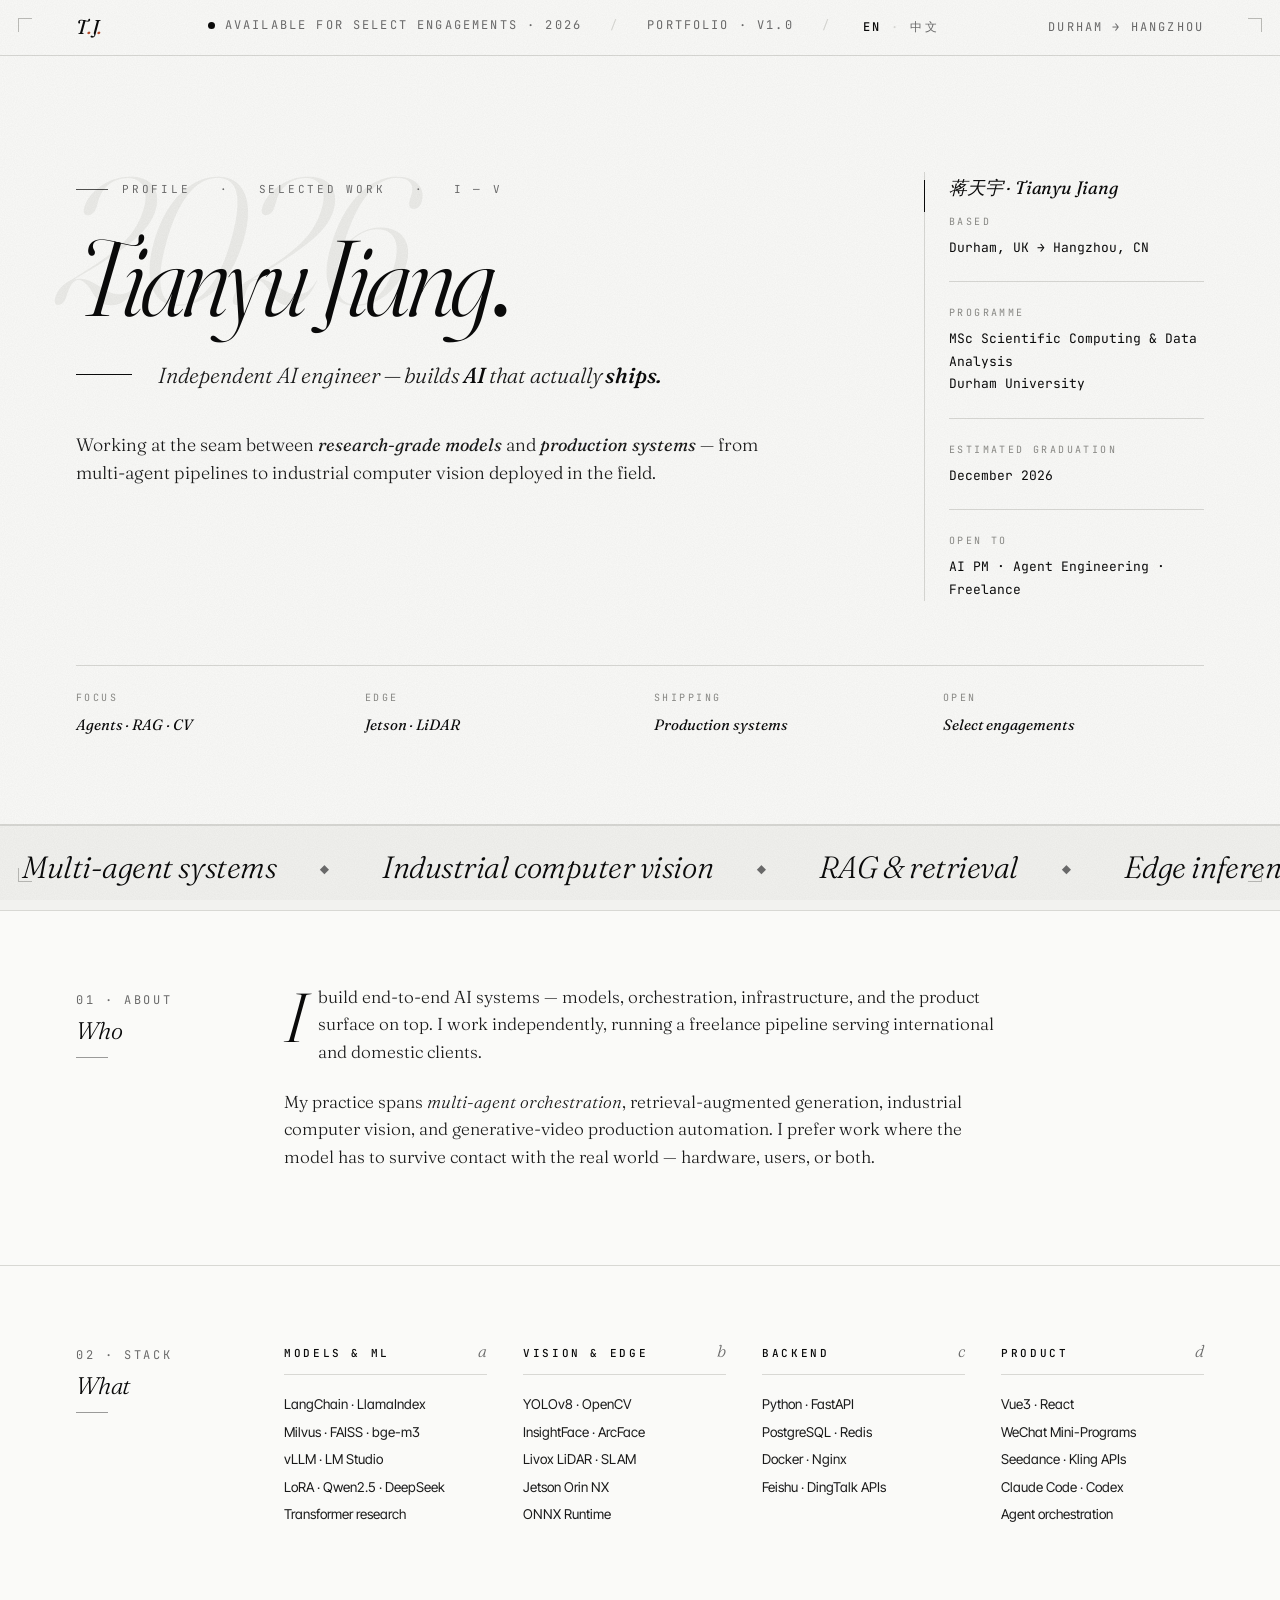
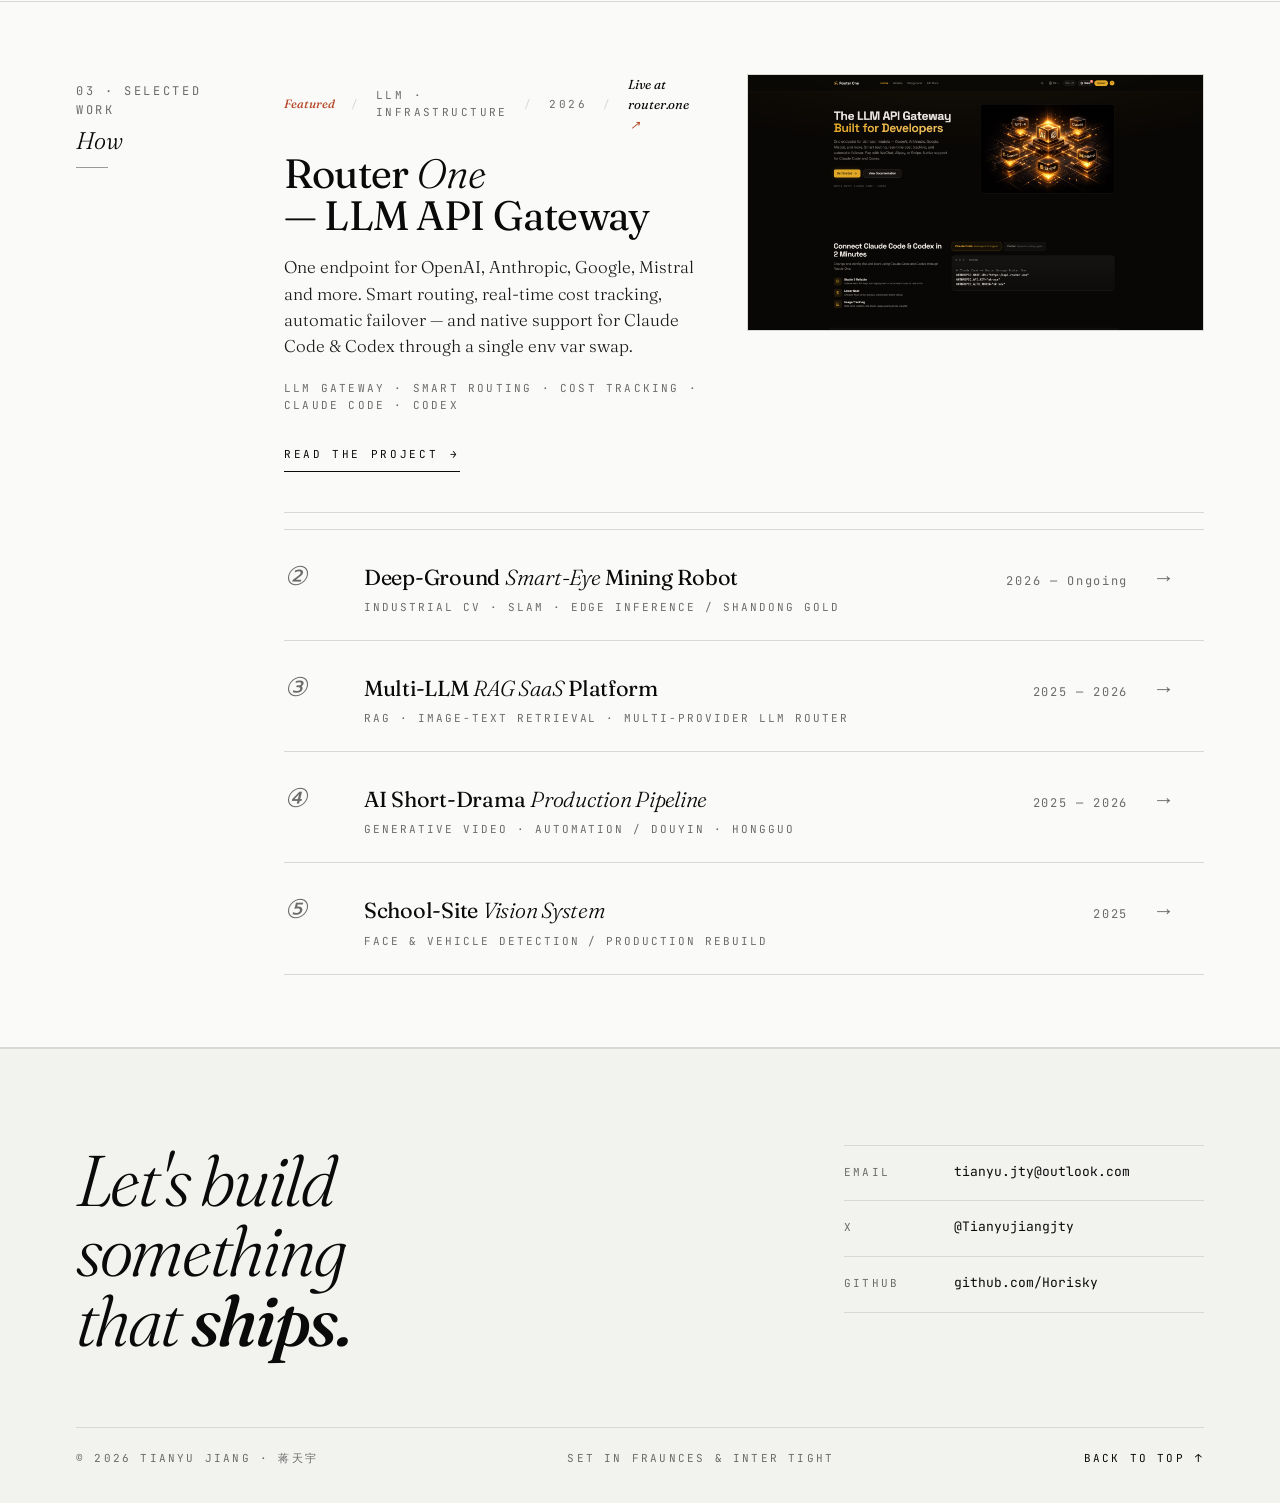
==== index.html @ fd5d0f3f "polish Chinese copy across homepage + project pages - normalize CJK punctuation: half-width , : ; ( " ====
<!DOCTYPE html>
<html lang="en">
<head>
<meta charset="UTF-8" />
<meta name="viewport" content="width=device-width, initial-scale=1" />
<title>Tianyu Jiang — AI that ships.</title>
<meta name="description" content="Independent AI engineer and product builder. Multi-agent pipelines, industrial computer vision, RAG platforms." />
<meta name="author" content="Tianyu Jiang" />

<link rel="canonical" href="https://profile.aivault.asia/" />
<link rel="icon" type="image/svg+xml" href="/favicon.svg" />

<meta property="og:site_name" content="Tianyu Jiang · Portfolio" />
<meta property="og:type" content="website" />
<meta property="og:url" content="https://profile.aivault.asia/" />
<meta property="og:title" content="Tianyu Jiang — AI that ships." />
<meta property="og:description" content="Independent AI engineer — builds AI that actually ships." />
<meta property="og:image" content="https://profile.aivault.asia/social.png" />
<meta property="og:image:width" content="1080" />
<meta property="og:image:height" content="1080" />
<meta property="og:locale" content="en_US" />
<meta property="og:locale:alternate" content="zh_CN" />

<meta name="twitter:card" content="summary_large_image" />
<meta name="twitter:site" content="@Tianyujiangjty" />
<meta name="twitter:creator" content="@Tianyujiangjty" />
<meta name="twitter:title" content="Tianyu Jiang — AI that ships." />
<meta name="twitter:description" content="Independent AI engineer — builds AI that actually ships." />
<meta name="twitter:image" content="https://profile.aivault.asia/social.png" />

<link rel="preconnect" href="https://fonts.googleapis.com" />
<link rel="preconnect" href="https://fonts.gstatic.com" crossorigin />
<link href="https://fonts.googleapis.com/css2?family=Fraunces:ital,opsz,wght@0,9..144,300;0,9..144,400;0,9..144,500;0,9..144,600;1,9..144,300;1,9..144,400;1,9..144,500;1,9..144,600&family=Inter+Tight:wght@400;500;600&family=JetBrains+Mono:wght@400;500&display=swap" rel="stylesheet" />
<link rel="stylesheet" href="assets/base.css?v=20260601" />
<script>try { document.documentElement.lang = localStorage.getItem('profile.lang') || 'en'; } catch(e){}</script>
<script defer src="assets/i18n.js?v=20260601"></script>

<style>
  /* ============ index-specific ============ */
  .hero { padding: 96px 0 88px; border-bottom: 1px solid var(--rule); position: relative; overflow: hidden; }
  .hero .wrap { position: relative; z-index: 2; }

  .hero .folio {
    position: absolute;
    top: 112px;
    left: var(--pad-x);
    font-family: var(--serif);
    font-weight: 300;
    font-style: italic;
    color: var(--rule);
    font-size: clamp(88px, 14vw, 200px);
    line-height: .8;
    letter-spacing: -.05em;
    user-select: none;
    pointer-events: none;
    z-index: 1;
    opacity: .42;
  }

  .hero-grid {
    display: grid;
    grid-template-columns: 1fr 280px;
    gap: 56px;
    align-items: start;
    padding-top: 20px;
  }
  .hero .label {
    font-family: var(--mono);
    font-size: 11px;
    text-transform: uppercase;
    letter-spacing: .25em;
    color: var(--muted);
    margin-bottom: 28px;
    display: inline-flex;
    align-items: center;
    gap: 14px;
  }
  .hero .label .bar {
    display: inline-block;
    width: 32px;
    height: 1px;
    background: var(--ink);
    opacity: .7;
  }
  .hero h1 {
    font-family: var(--serif);
    font-weight: 400;
    font-size: clamp(60px, 8.4vw, 128px);
    line-height: .96;
    letter-spacing: -.035em;
    margin: 0;
    color: var(--ink);
    text-wrap: balance;
  }
  .hero h1 .i {
    font-style: italic;
    font-weight: 300;
    font-variation-settings: "opsz" 144;
    letter-spacing: -.04em;
  }
  .hero h1 .period {
    font-style: normal;
    color: var(--ink);
    margin-left: .02em;
  }

  .hero-tagline {
    display: flex;
    align-items: baseline;
    gap: 26px;
    margin-top: 32px;
    margin-bottom: 0;
    max-width: 820px;
  }
  .hero-tagline .rule {
    flex-shrink: 0;
    width: 56px;
    height: 1px;
    background: var(--ink);
    transform: translateY(-8px);
  }
  .hero-tagline .text {
    font-family: var(--serif);
    font-weight: 300;
    font-style: italic;
    font-size: clamp(19px, 1.7vw, 24px);
    line-height: 1.4;
    color: var(--ink-soft);
    letter-spacing: -.008em;
    text-wrap: pretty;
  }
  .hero-tagline .text em {
    font-style: italic;
    font-weight: 500;
    color: var(--ink);
  }

  .hero .lede {
    font-family: var(--serif);
    font-weight: 300;
    font-size: clamp(17px, 1.4vw, 21px);
    line-height: 1.55;
    color: var(--ink-soft);
    max-width: 720px;
    margin-top: 40px;
    text-wrap: pretty;
  }
  .hero .lede em { font-style: italic; font-weight: 400; }

  aside.hero-aside {
    font-family: var(--mono);
    font-size: 13px;
    line-height: 1.75;
    color: var(--muted);
    border-left: 1px solid var(--rule);
    padding: 0 0 0 24px;
    position: relative;
  }
  aside.hero-aside .tick {
    position: absolute;
    top: 8px;
    left: -1px;
    width: 1px;
    height: 32px;
    background: var(--ink);
  }
  aside.hero-aside strong {
    display: block;
    color: var(--ink);
    font-family: var(--serif);
    font-style: italic;
    font-size: 18px;
    letter-spacing: -.01em;
    margin-bottom: 10px;
    font-weight: 400;
  }
  aside.hero-aside .block {
    margin: 22px 0 0;
    padding-top: 22px;
    border-top: 1px solid var(--rule);
  }
  aside.hero-aside .block:first-of-type { border-top: 0; padding-top: 0; margin-top: 0; }
  aside.hero-aside .k {
    display: block;
    font-size: 10px;
    letter-spacing: .24em;
    text-transform: uppercase;
    color: var(--muted-2);
    margin-bottom: 6px;
  }
  aside.hero-aside .v { color: var(--ink); }

  .hero-meta {
    margin-top: 64px;
    padding-top: 24px;
    border-top: 1px solid var(--rule);
    display: grid;
    grid-template-columns: repeat(4, 1fr);
    gap: 28px;
    font-family: var(--mono);
    font-size: 11px;
    text-transform: uppercase;
    letter-spacing: .22em;
    color: var(--muted);
  }
  .hero-meta .cell .k { display: block; color: var(--muted-2); margin-bottom: 7px; font-size: 10px; }
  .hero-meta .cell .v {
    font-family: var(--serif);
    font-style: italic;
    font-weight: 400;
    font-size: 15px;
    color: var(--ink);
    text-transform: none;
    letter-spacing: -.005em;
  }

  /* ABOUT */
  .about p {
    font-family: var(--serif);
    font-weight: 300;
    font-size: clamp(17px, 1.35vw, 20px);
    line-height: 1.6;
    color: var(--ink-soft);
    max-width: 720px;
    margin-bottom: 22px;
    text-wrap: pretty;
  }
  .about p:last-child { margin-bottom: 0; }
  .about p strong { font-weight: 500; color: var(--ink); }
  .about p em { font-style: italic; }
  .about p:first-child::first-letter {
    font-family: var(--serif);
    font-style: italic;
    font-weight: 300;
    font-size: 4em;
    line-height: .88;
    float: left;
    padding: 4px 12px 0 0;
    color: var(--ink);
    font-variation-settings: "opsz" 144;
  }

  /* STACK */
  .stack-grid {
    display: grid;
    grid-template-columns: repeat(4, 1fr);
    gap: 36px;
    max-width: 1040px;
  }
  .stack-col h3 {
    font-family: var(--mono);
    font-size: 11px;
    text-transform: uppercase;
    letter-spacing: .24em;
    color: var(--ink);
    margin: 0 0 16px;
    padding-bottom: 10px;
    border-bottom: 1px solid var(--rule);
    font-weight: 500;
    display: flex;
    align-items: baseline;
    justify-content: space-between;
    gap: 10px;
  }
  .stack-col h3 .tag {
    font-family: var(--serif);
    font-style: italic;
    font-weight: 300;
    font-size: 17px;
    color: var(--muted);
    text-transform: none;
    letter-spacing: -.01em;
  }
  .stack-col ul {
    list-style: none;
    margin: 0;
    padding: 0;
    font-family: var(--sans);
    font-size: 13.5px;
    line-height: 1.75;
    color: var(--ink-soft);
  }
  .stack-col li { padding: 2px 0; }

  /* WORK */
  .work-featured {
    display: grid;
    grid-template-columns: 1fr 1.1fr;
    gap: 48px;
    align-items: start;
    padding-bottom: 40px;
    margin-bottom: 8px;
    border-bottom: 1px solid var(--rule);
  }
  .work-featured .meta-row {
    font-family: var(--mono);
    font-size: 11px;
    text-transform: uppercase;
    letter-spacing: .22em;
    color: var(--muted);
    margin-bottom: 18px;
    display: flex;
    gap: 16px;
    align-items: center;
  }
  .work-featured .meta-row .sep { color: var(--rule); }
  .work-featured .feat-tag {
    font-family: var(--serif);
    font-style: italic;
    font-weight: 500;
    font-size: 12px;
    color: var(--accent);
    letter-spacing: -.005em;
    text-transform: none;
  }
  .work-featured .live-mark {
    font-family: var(--serif);
    font-style: italic;
    font-weight: 400;
    font-size: 13px;
    color: var(--ink);
    text-transform: none;
    letter-spacing: -.01em;
  }
  .work-featured .live-mark .arr {
    display: inline-block;
    font-size: 12px;
    color: var(--accent);
    margin-left: 2px;
  }
  .work-featured h3 {
    font-family: var(--serif);
    font-weight: 400;
    font-size: clamp(30px, 3.2vw, 44px);
    line-height: 1.02;
    letter-spacing: -.02em;
    margin: 0 0 18px;
    color: var(--ink);
    text-wrap: balance;
  }
  .work-featured h3 em { font-style: italic; font-weight: 300; }
  .work-featured p {
    font-family: var(--serif);
    font-weight: 300;
    font-size: 17px;
    line-height: 1.55;
    color: var(--ink-soft);
    max-width: 520px;
  }
  .work-featured .tags {
    font-family: var(--mono);
    font-size: 11px;
    text-transform: uppercase;
    letter-spacing: .2em;
    color: var(--muted);
    margin-top: 20px;
  }
  .work-featured .read {
    margin-top: 24px;
    display: inline-flex;
    align-items: center;
    gap: 12px;
    font-family: var(--mono);
    font-size: 11px;
    letter-spacing: .24em;
    text-transform: uppercase;
    color: var(--ink);
    padding: 8px 0;
    border-bottom: 1px solid var(--ink);
    transition: gap .3s var(--ease), color .3s var(--ease);
  }
  .work-featured .read:hover { gap: 20px; color: var(--accent); border-bottom-color: var(--accent); }

  .work-list {
    margin-top: 16px;
    border-top: 1px solid var(--rule);
  }
  .work-row {
    display: grid;
    grid-template-columns: 52px 1fr auto 36px;
    gap: 28px;
    align-items: baseline;
    padding: 24px 12px 24px 0;
    border-bottom: 1px solid var(--rule);
    position: relative;
    transition: padding .3s var(--ease), background .3s var(--ease);
  }
  .work-row::before {
    content: "";
    position: absolute;
    left: 0;
    top: 0;
    bottom: 0;
    width: 2px;
    background: var(--ink);
    transform: scaleY(0);
    transform-origin: top;
    transition: transform .35s var(--ease);
  }
  .work-row:hover { padding-left: 22px; background: var(--paper-2); }
  .work-row:hover::before { transform: scaleY(1); }
  .work-row .idx {
    font-family: var(--serif);
    font-style: italic;
    font-weight: 300;
    font-size: 26px;
    color: var(--muted);
    line-height: 1;
  }
  .work-row .title {
    font-family: var(--serif);
    font-weight: 400;
    font-size: clamp(20px, 1.7vw, 26px);
    letter-spacing: -.012em;
    line-height: 1.2;
    color: var(--ink);
  }
  .work-row .title em { font-style: italic; font-weight: 300; }
  .work-row .meta {
    font-family: var(--mono);
    font-size: 11px;
    text-transform: uppercase;
    letter-spacing: .18em;
    color: var(--muted);
    margin-top: 8px;
  }
  .work-row .year {
    font-family: var(--mono);
    font-size: 12px;
    letter-spacing: .14em;
    color: var(--muted);
    white-space: nowrap;
    padding-top: 10px;
  }
  .work-row .arrow {
    font-family: var(--serif);
    font-style: italic;
    font-size: 22px;
    color: var(--muted);
    padding-top: 6px;
    transform: translateX(-4px);
    transition: transform .3s var(--ease), color .3s var(--ease);
  }
  .work-row:hover .arrow { transform: translateX(4px); color: var(--ink); }

  /* MARQUEE of availability / services */
  .marquee {
    border-top: 1px solid var(--rule);
    border-bottom: 1px solid var(--rule);
    padding: 18px 0;
    overflow: hidden;
    white-space: nowrap;
    font-family: var(--serif);
    font-style: italic;
    font-weight: 300;
    font-size: clamp(20px, 2.4vw, 32px);
    color: var(--ink);
    letter-spacing: -.015em;
    background: var(--paper-2);
  }
  .marquee-track {
    display: inline-block;
    animation: slide 48s linear infinite;
    padding-left: 0;
  }
  .marquee-track span { display: inline-block; margin: 0 22px; }
  .marquee-track .sep {
    color: var(--muted);
    font-style: normal;
    font-family: var(--mono);
    font-size: .48em;
    vertical-align: middle;
    letter-spacing: .22em;
    text-transform: uppercase;
  }
  @keyframes slide {
    from { transform: translateX(0); }
    to   { transform: translateX(-50%); }
  }

  /* responsive */
  @media (max-width: 960px) {
    .hero { padding: 80px 0 60px; }
    .hero .folio { font-size: 160px; top: 80px; }
    .hero-grid { grid-template-columns: 1fr; gap: 40px; padding-top: 20px; }
    aside.hero-aside { border-left: 0; border-top: 1px solid var(--rule); padding: 24px 0 0; }
    aside.hero-aside .tick { display: none; }
    .hero-meta { grid-template-columns: repeat(2, 1fr); gap: 20px; margin-top: 48px; }
    .stack-grid { grid-template-columns: repeat(2, 1fr); gap: 32px; }
    .work-featured { grid-template-columns: 1fr; gap: 32px; }
    .work-row { grid-template-columns: 36px 1fr 28px; gap: 18px; padding: 22px 0; }
    .work-row .year { grid-column: 2; padding-top: 0; }
    .work-row:hover { padding-left: 12px; }
  }

  /* print */
  @media print {
    .hero .folio { display: none; }
    .marquee { display: none; }
    .work-row { break-inside: avoid; }
    .work-featured { grid-template-columns: 1fr; }
    .img-slot { display: none; }
  }
</style>
</head>
<body>

<div class="noise" aria-hidden="true"></div>
<div class="crops" aria-hidden="true"><span></span></div>

<!-- META BAR -->
<div class="meta-bar">
  <div class="wrap">
    <span class="mark">T<span class="dot-mark">.</span>J<span class="dot-mark">.</span></span>
    <span class="center">
      <span><span class="dot"></span><span class="en">Available for select engagements · 2026</span><span class="zh">开放承接 · 2026</span></span>
      <span class="sep">/</span>
      <span><span class="en">Portfolio · v1.0</span><span class="zh">作品集 · v1.0</span></span>
      <span class="sep">/</span>
      <span class="lang-switch">
        <a href="#" data-lang="en">EN</a>
        <span class="sep">·</span>
        <a href="#" data-lang="zh">中文</a>
      </span>
    </span>
    <span class="right"><span class="en">Durham → Hangzhou</span><span class="zh">达勒姆 → 杭州</span></span>
  </div>
</div>

<!-- HERO -->
<header class="hero">
  <div class="folio" aria-hidden="true">2026</div>
  <div class="wrap">
    <div class="hero-grid">
      <div>
        <div class="label reveal">
          <span class="bar"></span>
          <span class="en">Profile &nbsp; · &nbsp; Selected Work &nbsp; · &nbsp; I — V</span>
          <span class="zh">作品集 &nbsp; · &nbsp; 精选项目 &nbsp; · &nbsp; I — V</span>
        </div>
        <h1 class="reveal en"><span class="i">Tianyu Jiang</span><span class="period">.</span></h1>
        <h1 class="reveal zh"><span class="i">蒋天宇</span><span class="period">.</span></h1>
        <div class="hero-tagline reveal">
          <span class="rule"></span>
          <span class="text en">Independent AI engineer — builds <em>AI</em> that actually <em>ships.</em></span>
          <span class="text zh">独立 AI 工程师 —— 做能<em>真正落地</em>的 <em>AI</em>。</span>
        </div>
        <p class="lede reveal en">
          Working at the seam between <em>research-grade models</em> and <em>production systems</em> — from multi-agent pipelines to industrial computer vision deployed in the field.
        </p>
        <p class="lede reveal zh">
          在<em>研究级模型</em>与<em>生产级系统</em>的接缝处工作 —— 从多 Agent 流水线，到真正部署在现场的工业计算机视觉。
        </p>
      </div>
      <aside class="hero-aside reveal">
        <span class="tick"></span>
        <div class="block">
          <strong>蒋天宇 · Tianyu Jiang</strong>
          <div class="k"><span class="en">Based</span><span class="zh">地点</span></div>
          <div class="v"><span class="en">Durham, UK → Hangzhou, CN</span><span class="zh">英国达勒姆 → 中国杭州</span></div>
        </div>
        <div class="block">
          <div class="k"><span class="en">Programme</span><span class="zh">在读</span></div>
          <div class="v">
            <span class="en">MSc Scientific Computing &amp; Data Analysis<br />Durham University</span>
            <span class="zh">科学计算与数据分析 硕士<br />达勒姆大学</span>
          </div>
        </div>
        <div class="block">
          <div class="k"><span class="en">Estimated Graduation</span><span class="zh">预计毕业</span></div>
          <div class="v"><span class="en">December 2026</span><span class="zh">2026 年 12 月</span></div>
        </div>
        <div class="block">
          <div class="k"><span class="en">Open to</span><span class="zh">接受方向</span></div>
          <div class="v"><span class="en">AI PM · Agent Engineering · Freelance</span><span class="zh">AI PM · Agent 研发 · 自由承接</span></div>
        </div>
      </aside>
    </div>

    <div class="hero-meta reveal">
      <div class="cell">
        <span class="k"><span class="en">Focus</span><span class="zh">方向</span></span>
        <span class="v"><span class="en">Agents · RAG · CV</span><span class="zh">Agents · RAG · 计算机视觉</span></span>
      </div>
      <div class="cell">
        <span class="k"><span class="en">Edge</span><span class="zh">边端</span></span>
        <span class="v">Jetson · LiDAR</span>
      </div>
      <div class="cell">
        <span class="k"><span class="en">Shipping</span><span class="zh">交付</span></span>
        <span class="v"><span class="en">Production systems</span><span class="zh">生产级系统</span></span>
      </div>
      <div class="cell">
        <span class="k"><span class="en">Open</span><span class="zh">在招</span></span>
        <span class="v"><span class="en">Select engagements</span><span class="zh">精选合作</span></span>
      </div>
    </div>
  </div>
</header>

<!-- MARQUEE -->
<div class="marquee en" aria-hidden="true">
  <div class="marquee-track">
    <span>Multi-agent systems</span><span class="sep">◆</span>
    <span>Industrial computer vision</span><span class="sep">◆</span>
    <span>RAG &amp; retrieval</span><span class="sep">◆</span>
    <span>Edge inference</span><span class="sep">◆</span>
    <span>Transformer research</span><span class="sep">◆</span>
    <span>Production ML</span><span class="sep">◆</span>
    <span>Multi-agent systems</span><span class="sep">◆</span>
    <span>Industrial computer vision</span><span class="sep">◆</span>
    <span>RAG &amp; retrieval</span><span class="sep">◆</span>
    <span>Edge inference</span><span class="sep">◆</span>
    <span>Transformer research</span><span class="sep">◆</span>
    <span>Production ML</span><span class="sep">◆</span>
  </div>
</div>
<div class="marquee zh" aria-hidden="true">
  <div class="marquee-track">
    <span>多 Agent 系统</span><span class="sep">◆</span>
    <span>工业计算机视觉</span><span class="sep">◆</span>
    <span>RAG 与检索</span><span class="sep">◆</span>
    <span>边端推理</span><span class="sep">◆</span>
    <span>Transformer 研究</span><span class="sep">◆</span>
    <span>生产级 ML</span><span class="sep">◆</span>
    <span>多 Agent 系统</span><span class="sep">◆</span>
    <span>工业计算机视觉</span><span class="sep">◆</span>
    <span>RAG 与检索</span><span class="sep">◆</span>
    <span>边端推理</span><span class="sep">◆</span>
    <span>Transformer 研究</span><span class="sep">◆</span>
    <span>生产级 ML</span><span class="sep">◆</span>
  </div>
</div>

<!-- ABOUT -->
<section class="row" id="about">
  <div class="row-inner">
    <div class="num reveal">
      <span class="en">01 · About</span>
      <span class="zh">01 · 关于</span>
      <span class="big"><span class="en">Who</span><span class="zh">我</span></span>
      <span class="rule-short"></span>
    </div>
    <div class="about">
      <p class="reveal en">I build end-to-end AI systems — models, orchestration, infrastructure, and the product surface on top. I work independently, running a freelance pipeline serving international and domestic clients.</p>
      <p class="reveal zh">我做端到端的 AI 系统 —— 模型、编排、基础设施，以及最上层的产品。独立工作，常年承接国内外客户的项目。</p>
      <p class="reveal en">My practice spans <em>multi-agent orchestration</em>, retrieval-augmented generation, industrial computer vision, and generative-video production automation. I prefer work where the model has to survive contact with the real world — hardware, users, or both.</p>
      <p class="reveal zh">我的实践横跨<em>多 Agent 编排</em>、检索增强生成、工业计算机视觉，以及生成式视频的生产自动化。我偏好那些模型必须经受真实世界考验的工作 —— 面对硬件、面对用户，或两者兼有。</p>
    </div>
  </div>
</section>

<!-- STACK -->
<section class="row" id="stack">
  <div class="row-inner">
    <div class="num reveal">
      <span class="en">02 · Stack</span>
      <span class="zh">02 · 技术栈</span>
      <span class="big"><span class="en">What</span><span class="zh">做什么</span></span>
      <span class="rule-short"></span>
    </div>
    <div class="stack-grid">
      <div class="stack-col reveal">
        <h3><span class="en">Models &amp; ML</span><span class="zh">模型 &amp; ML</span> <span class="tag">a</span></h3>
        <ul>
          <li>LangChain · LlamaIndex</li>
          <li>Milvus · FAISS · bge-m3</li>
          <li>vLLM · LM Studio</li>
          <li>LoRA · Qwen2.5 · DeepSeek</li>
          <li><span class="en">Transformer research</span><span class="zh">Transformer 研究</span></li>
        </ul>
      </div>
      <div class="stack-col reveal">
        <h3><span class="en">Vision &amp; Edge</span><span class="zh">视觉 &amp; 边端</span> <span class="tag">b</span></h3>
        <ul>
          <li>YOLOv8 · OpenCV</li>
          <li>InsightFace · ArcFace</li>
          <li>Livox LiDAR · SLAM</li>
          <li>Jetson Orin NX</li>
          <li>ONNX Runtime</li>
        </ul>
      </div>
      <div class="stack-col reveal">
        <h3><span class="en">Backend</span><span class="zh">后端</span> <span class="tag">c</span></h3>
        <ul>
          <li>Python · FastAPI</li>
          <li>PostgreSQL · Redis</li>
          <li>Docker · Nginx</li>
          <li><span class="en">Feishu · DingTalk APIs</span><span class="zh">飞书 · 钉钉 API</span></li>
        </ul>
      </div>
      <div class="stack-col reveal">
        <h3><span class="en">Product</span><span class="zh">产品</span> <span class="tag">d</span></h3>
        <ul>
          <li>Vue3 · React</li>
          <li><span class="en">WeChat Mini-Programs</span><span class="zh">微信小程序</span></li>
          <li>Seedance · Kling APIs</li>
          <li>Claude Code · Codex</li>
          <li><span class="en">Agent orchestration</span><span class="zh">Agent 编排</span></li>
        </ul>
      </div>
    </div>
  </div>
</section>

<!-- SELECTED WORK -->
<section class="row" id="work">
  <div class="row-inner">
    <div class="num reveal">
      <span class="en">03 · Selected Work</span>
      <span class="zh">03 · 精选项目</span>
      <span class="big"><span class="en">How</span><span class="zh">怎么做</span></span>
      <span class="rule-short"></span>
    </div>

    <div>
      <!-- FEATURED -->
      <a class="work-featured reveal" href="projects/01-router-one.html">
        <div>
          <div class="meta-row">
            <span class="feat-tag"><span class="en">Featured</span><span class="zh">精选</span></span>
            <span class="sep">/</span>
            <span><span class="en">LLM · Infrastructure</span><span class="zh">大模型 · 基础设施</span></span>
            <span class="sep">/</span>
            <span>2026</span>
            <span class="sep">/</span>
            <span class="live-mark"><span class="en">Live at</span><span class="zh">线上</span> router.one <span class="arr">↗</span></span>
          </div>
          <h3 class="en">Router <em>One</em><br />— LLM API Gateway</h3>
          <h3 class="zh">Router <em>One</em><br />—— 大模型 API 网关</h3>
          <p class="en">One endpoint for OpenAI, Anthropic, Google, Mistral and more. Smart routing, real-time cost tracking, automatic failover — and native support for Claude Code &amp; Codex through a single env var swap.</p>
          <p class="zh">一个统一入口，覆盖 OpenAI、Anthropic、Google、Mistral 等主流模型。智能路由、实时成本追踪、自动故障转移 —— 只需切换一个环境变量，即可原生支持 Claude Code 和 Codex。</p>
          <div class="tags en">LLM Gateway · Smart Routing · Cost Tracking · Claude Code · Codex</div>
          <div class="tags zh">大模型网关 · 智能路由 · 成本追踪 · Claude Code · Codex</div>
          <span class="read"><span class="en">Read the project</span><span class="zh">查看项目</span> <span>→</span></span>
        </div>
        <div class="img-slot" data-ratio="16:9">
          <img src="image/01-router-one/0c99ea38-b1d4-436a-9673-64300e868182.png" alt="Router One brand landing · LLM gateway illustration" onerror="this.remove()" />
          <div class="lbl">
            <span class="no">01</span>
            Featured · Image 01
            <span class="desc">Brand landing · LLM gateway illustration · 16:9</span>
          </div>
        </div>
      </a>

      <!-- LIST -->
      <div class="work-list">
        <a class="work-row reveal" href="projects/02-mining-robot.html">
          <span class="idx">②</span>
          <div>
            <div class="title en">Deep-Ground <em>Smart-Eye</em> Mining Robot</div>
            <div class="title zh">探地 <em>Smart-Eye</em> 矿用巡检机器人</div>
            <div class="meta en">Industrial CV · SLAM · Edge inference / Shandong Gold</div>
            <div class="meta zh">工业 CV · SLAM · 边端推理 / 山东黄金</div>
          </div>
          <span class="year"><span class="en">2026 — Ongoing</span><span class="zh">2026 · 进行中</span></span>
          <span class="arrow">→</span>
        </a>
        <a class="work-row reveal" href="projects/03-rag-saas.html">
          <span class="idx">③</span>
          <div>
            <div class="title en">Multi-LLM <em>RAG SaaS</em> Platform</div>
            <div class="title zh">多 LLM <em>RAG SaaS</em> 平台</div>
            <div class="meta en">RAG · Image-text retrieval · Multi-provider LLM router</div>
            <div class="meta zh">RAG · 图文混检 · 多 provider LLM 路由</div>
          </div>
          <span class="year">2025 — 2026</span>
          <span class="arrow">→</span>
        </a>
        <a class="work-row reveal" href="projects/04-short-drama.html">
          <span class="idx">④</span>
          <div>
            <div class="title en">AI Short-Drama <em>Production Pipeline</em></div>
            <div class="title zh">AI 短剧 <em>生产流水线</em></div>
            <div class="meta en">Generative video · Automation / Douyin · Hongguo</div>
            <div class="meta zh">生成式视频 · 自动化 / 抖音 · 红果</div>
          </div>
          <span class="year">2025 — 2026</span>
          <span class="arrow">→</span>
        </a>
        <a class="work-row reveal" href="projects/05-school-vision.html">
          <span class="idx">⑤</span>
          <div>
            <div class="title en">School-Site <em>Vision System</em></div>
            <div class="title zh">校园 <em>视觉系统</em></div>
            <div class="meta en">Face &amp; vehicle detection / Production rebuild</div>
            <div class="meta zh">人脸 + 车辆检测 / 生产级重构</div>
          </div>
          <span class="year">2025</span>
          <span class="arrow">→</span>
        </a>
      </div>
    </div>
  </div>
</section>

<!-- FOOTER -->
<footer class="footer" id="contact">
  <div class="wrap">
    <div class="footer-grid">
      <h2 class="reveal en">Let's build<br />something<br />that <span class="strong">ships.</span></h2>
      <h2 class="reveal zh">一起做出<br />能<span class="strong">落地</span><br />的东西.</h2>
      <div class="contact reveal">
        <a class="c-row" href="mailto:tianyu.jty@outlook.com">
          <span class="k">Email</span>
          <span class="v">tianyu.jty@outlook.com</span>
          <span class="arrow">→</span>
        </a>
        <a class="c-row" href="https://x.com/Tianyujiangjty" target="_blank" rel="noopener">
          <span class="k">X</span>
          <span class="v">@Tianyujiangjty</span>
          <span class="arrow">→</span>
        </a>
        <a class="c-row" href="https://github.com/Horisky" target="_blank" rel="noopener">
          <span class="k">GitHub</span>
          <span class="v">github.com/Horisky</span>
          <span class="arrow">→</span>
        </a>
      </div>
    </div>
    <div class="copyright">
      <span>© 2026 Tianyu Jiang · 蒋天宇</span>
      <span><span class="en">Set in Fraunces &amp; Inter Tight</span><span class="zh">字体 Fraunces &amp; Inter Tight</span></span>
      <a class="totop" href="#top"><span class="en">Back to top</span><span class="zh">返回顶部</span> <span>↑</span></a>
    </div>
  </div>
</footer>

<script>
  const io = new IntersectionObserver((entries) => {
    entries.forEach((e) => {
      if (e.isIntersecting) {
        e.target.classList.add("in");
        io.unobserve(e.target);
      }
    });
  }, { threshold: .12, rootMargin: "0px 0px -40px 0px" });
  document.querySelectorAll(".reveal").forEach((el) => io.observe(el));
</script>
</body>
</html>
---- assets/base.css ----
/* ============================================================
   base.css — shared design system
   Pages: index.html, projects/*.html
   ============================================================ */

:root {
  --ink: #0a0a0a;
  --ink-soft: #1a1a1a;
  --paper: #fafaf8;
  --paper-2: #f2f2ef;
  --paper-3: #ecebe6;
  --rule: #d8d8d4;
  --rule-soft: #e6e5e0;
  --muted: #6b6b6b;
  --muted-2: #8a8a86;
  --accent: #b74c2c;  /* restrained rust — used sparingly, never as fill */

  --serif: "Fraunces", "Times New Roman", serif;
  --sans: "Inter Tight", system-ui, sans-serif;
  --mono: "JetBrains Mono", ui-monospace, monospace;

  --wrap: 1240px;
  --pad-x: 56px;
  --num-col: 160px;

  --dur: .45s;
  --ease: cubic-bezier(.2, .7, .2, 1);
}

*, *::before, *::after { box-sizing: border-box; }
html, body { margin: 0; padding: 0; }

/* ---- i18n: dual-block language switching ----
   default: EN visible, ZH hidden. html[lang="zh"] inverts.
   use class .en or .zh on every translatable block or span. */
.zh { display: none; }
html[lang="zh"] .en { display: none; }
html[lang="zh"] .zh { display: revert; }
/* CJK body tuning when zh is active */
html[lang="zh"] body { font-feature-settings: "halt", "palt"; }

/* ---- meta-bar lang switch ---- */
.lang-switch {
  display: inline-flex;
  align-items: center;
  gap: 6px;
}
.lang-switch a {
  color: var(--muted);
  cursor: pointer;
  text-decoration: none;
  transition: color .2s var(--ease);
  padding: 2px 4px;
}
.lang-switch a:hover { color: var(--ink); }
.lang-switch a.active { color: var(--ink); font-weight: 500; }
.lang-switch .sep { color: var(--rule); }
body {
  background: var(--paper);
  color: var(--ink);
  font-family: var(--sans);
  font-size: 16px;
  line-height: 1.55;
  font-weight: 400;
  -webkit-font-smoothing: antialiased;
  text-rendering: optimizeLegibility;
  overflow-x: hidden;
  font-feature-settings: "ss01", "cv11";
}
a { color: inherit; text-decoration: none; }
p { margin: 0; }

/* ---- paper noise overlay ---- */
.noise {
  position: fixed;
  inset: 0;
  pointer-events: none;
  z-index: 999;
  opacity: .05;
  mix-blend-mode: multiply;
  background-image: url("data:image/svg+xml;utf8,<svg xmlns='http://www.w3.org/2000/svg' width='220' height='220'><filter id='n'><feTurbulence type='fractalNoise' baseFrequency='0.9' numOctaves='2' stitchTiles='stitch'/><feColorMatrix values='0 0 0 0 0  0 0 0 0 0  0 0 0 0 0  0 0 0 0.85 0'/></filter><rect width='100%25' height='100%25' filter='url(%23n)'/></svg>");
}

/* ---- corner registration marks (like print crop marks) ---- */
.crops { position: fixed; inset: 18px; pointer-events: none; z-index: 998; }
.crops::before, .crops::after,
.crops > span::before, .crops > span::after {
  content: "";
  position: absolute;
  width: 14px;
  height: 14px;
  border: 0 solid var(--muted-2);
  opacity: .55;
}
.crops::before { top: 0; left: 0; border-top-width: 1px; border-left-width: 1px; }
.crops::after  { top: 0; right: 0; border-top-width: 1px; border-right-width: 1px; }
.crops > span { position: absolute; inset: 0; }
.crops > span::before { bottom: 0; left: 0; border-bottom-width: 1px; border-left-width: 1px; top: auto; }
.crops > span::after  { bottom: 0; right: 0; border-bottom-width: 1px; border-right-width: 1px; top: auto; }

/* ---- wrap / layout ---- */
.wrap {
  max-width: var(--wrap);
  margin: 0 auto;
  padding: 0 var(--pad-x);
  position: relative;
}

/* ---- meta bar ---- */
.meta-bar {
  border-bottom: 1px solid var(--rule);
  font-family: var(--mono);
  font-size: 12px;
  text-transform: uppercase;
  letter-spacing: .18em;
  color: var(--muted);
}
.meta-bar .wrap {
  display: grid;
  grid-template-columns: auto 1fr auto;
  align-items: center;
  padding: 16px var(--pad-x);
  gap: 32px;
}
.meta-bar .mark {
  font-family: var(--serif);
  font-style: italic;
  font-weight: 400;
  font-size: 20px;
  letter-spacing: -.01em;
  color: var(--ink);
  text-transform: none;
  line-height: 1;
}
.meta-bar .mark .dot-mark { color: var(--accent); }
.meta-bar .center {
  display: flex;
  gap: 28px;
  justify-content: center;
  overflow: hidden;
  white-space: nowrap;
}
.meta-bar .center .sep { color: var(--rule); }
.meta-bar .right { justify-self: end; }
.meta-bar .dot {
  display: inline-block;
  width: 7px;
  height: 7px;
  border-radius: 50%;
  background: var(--ink);
  margin-right: 10px;
  vertical-align: middle;
  animation: pulse 2.2s ease-in-out infinite;
}
@keyframes pulse {
  0%, 100% { opacity: .35; transform: scale(.9); }
  50%      { opacity: 1;    transform: scale(1.15); }
}

/* ---- editorial two-column row ---- */
.row { border-bottom: 1px solid var(--rule); }
.row-inner {
  max-width: var(--wrap);
  margin: 0 auto;
  padding: 72px var(--pad-x);
  display: grid;
  grid-template-columns: var(--num-col) 1fr;
  gap: 48px;
}
.num {
  font-family: var(--mono);
  font-size: 12px;
  text-transform: uppercase;
  letter-spacing: .22em;
  color: var(--muted);
  padding-top: 8px;
  position: sticky;
  top: 24px;
  align-self: start;
}
.num .big {
  display: block;
  color: var(--ink);
  font-family: var(--serif);
  font-style: italic;
  font-weight: 300;
  font-size: 24px;
  letter-spacing: -.01em;
  margin-top: 10px;
  text-transform: none;
  line-height: 1;
}
.num .rule-short {
  display: block;
  width: 32px;
  height: 1px;
  background: var(--ink);
  margin-top: 14px;
  opacity: .4;
}

/* ---- image slot (placeholder until user drops in art) ---- */
.img-slot {
  position: relative;
  width: 100%;
  background: var(--paper-2);
  border: 1px solid var(--rule);
  overflow: hidden;
}
.img-slot[data-ratio="16:9"] { aspect-ratio: 16 / 9; }
.img-slot[data-ratio="4:3"]  { aspect-ratio: 4 / 3; }
.img-slot[data-ratio="3:2"]  { aspect-ratio: 3 / 2; }
.img-slot[data-ratio="1:1"]  { aspect-ratio: 1 / 1; }
.img-slot[data-ratio="3:4"]  { aspect-ratio: 3 / 4; }
.img-slot[data-ratio="2:3"]  { aspect-ratio: 2 / 3; }
.img-slot[data-ratio="21:9"] { aspect-ratio: 21 / 9; }

.img-slot::before {
  content: "";
  position: absolute;
  inset: 10px;
  border: 1px dashed var(--rule);
  pointer-events: none;
}
.img-slot .lbl {
  position: absolute;
  inset: 0;
  display: flex;
  flex-direction: column;
  justify-content: center;
  align-items: center;
  gap: 8px;
  padding: 24px;
  font-family: var(--mono);
  font-size: 11px;
  text-transform: uppercase;
  letter-spacing: .2em;
  color: var(--muted);
  text-align: center;
  line-height: 1.5;
}
.img-slot .lbl .no {
  font-family: var(--serif);
  font-style: italic;
  font-size: 40px;
  letter-spacing: -.01em;
  color: var(--muted-2);
  text-transform: none;
  line-height: 1;
  margin-bottom: 4px;
}
.img-slot .lbl .desc {
  max-width: 280px;
  color: var(--muted-2);
  letter-spacing: .16em;
}
.img-slot img {
  position: absolute;
  inset: 0;
  width: 100%;
  height: 100%;
  object-fit: cover;
  display: block;
  z-index: 2;
}
/* when an <img> exists in DOM, hide the placeholder label.
   If the image fails to load, its inline onerror removes the <img>,
   so the placeholder .lbl shows again. */
.img-slot img + .lbl { display: none; }

/* ---- footer ---- */
.footer {
  padding: 96px 0 36px;
  border-top: 1px solid var(--rule);
  background: var(--paper-2);
}
.footer .wrap { padding-left: var(--pad-x); padding-right: var(--pad-x); }
.footer-grid {
  display: grid;
  grid-template-columns: 1fr 360px;
  gap: 72px;
  align-items: start;
}
.footer h2 {
  font-family: var(--serif);
  font-weight: 300;
  font-style: italic;
  font-size: clamp(44px, 5.6vw, 88px);
  line-height: .98;
  letter-spacing: -.028em;
  margin: 0;
  color: var(--ink);
}
.footer h2 .strong { font-style: italic; font-weight: 500; }
.contact {
  font-family: var(--mono);
  font-size: 13px;
  line-height: 1.9;
}
.contact .c-row {
  display: grid;
  grid-template-columns: 90px 1fr 18px;
  gap: 20px;
  padding: 14px 0;
  border-bottom: 1px solid var(--rule);
  transition: transform .28s var(--ease), color .28s var(--ease);
}
.contact .c-row:first-child { border-top: 1px solid var(--rule); }
.contact .c-row:hover {
  transform: translateX(-6px);
  color: var(--ink);
}
.contact .c-row:hover .arrow { transform: translateX(4px); opacity: 1; }
.contact .k {
  color: var(--muted);
  text-transform: uppercase;
  letter-spacing: .2em;
  font-size: 11px;
  padding-top: 2px;
}
.contact .v { color: var(--ink); }
.contact .arrow {
  color: var(--muted);
  opacity: 0;
  transform: translateX(-4px);
  transition: transform .28s var(--ease), opacity .28s var(--ease);
  padding-top: 2px;
  text-align: right;
}
.copyright {
  margin-top: 72px;
  padding-top: 22px;
  border-top: 1px solid var(--rule);
  font-family: var(--mono);
  font-size: 11px;
  text-transform: uppercase;
  letter-spacing: .2em;
  color: var(--muted);
  display: flex;
  justify-content: space-between;
  gap: 20px;
  flex-wrap: wrap;
}
.copyright .totop {
  display: inline-flex;
  align-items: center;
  gap: 10px;
  color: var(--ink);
  text-decoration: none;
}
.copyright .totop:hover { color: var(--accent); }

/* ---- reveal on scroll ---- */
.reveal {
  opacity: 0;
  transform: translateY(18px);
  transition: opacity .9s var(--ease), transform .9s var(--ease);
}
.reveal.in {
  opacity: 1;
  transform: translateY(0);
}

/* ---- responsive ---- */
@media (max-width: 960px) {
  :root { --pad-x: 28px; --num-col: 100%; }
  .crops { display: none; }
  .row-inner { grid-template-columns: 1fr; gap: 28px; padding: 64px var(--pad-x); }
  .meta-bar .wrap { grid-template-columns: 1fr auto; }
  /* keep only the language switch in the meta bar on mobile */
  .meta-bar .center { gap: 0; justify-content: flex-end; }
  .meta-bar .center > span:not(.lang-switch) { display: none; }
  .meta-bar .right { display: none; }
  .footer { padding: 80px 0 32px; }
  .footer-grid { grid-template-columns: 1fr; gap: 48px; }
  .num { position: static; }
  .num .big { display: inline-block; margin-left: 10px; margin-top: 0; }
}

/* ---- print ---- */
@media print {
  @page { size: A4; margin: 18mm 16mm; }
  body { background: #fff; }
  .noise, .crops { display: none; }
  .reveal { opacity: 1 !important; transform: none !important; }
  .row-inner { padding: 32px 0; page-break-inside: avoid; }
  .footer { padding: 48px 0 16px; background: transparent; }
  .meta-bar { display: none; }
  a { color: inherit; }
}
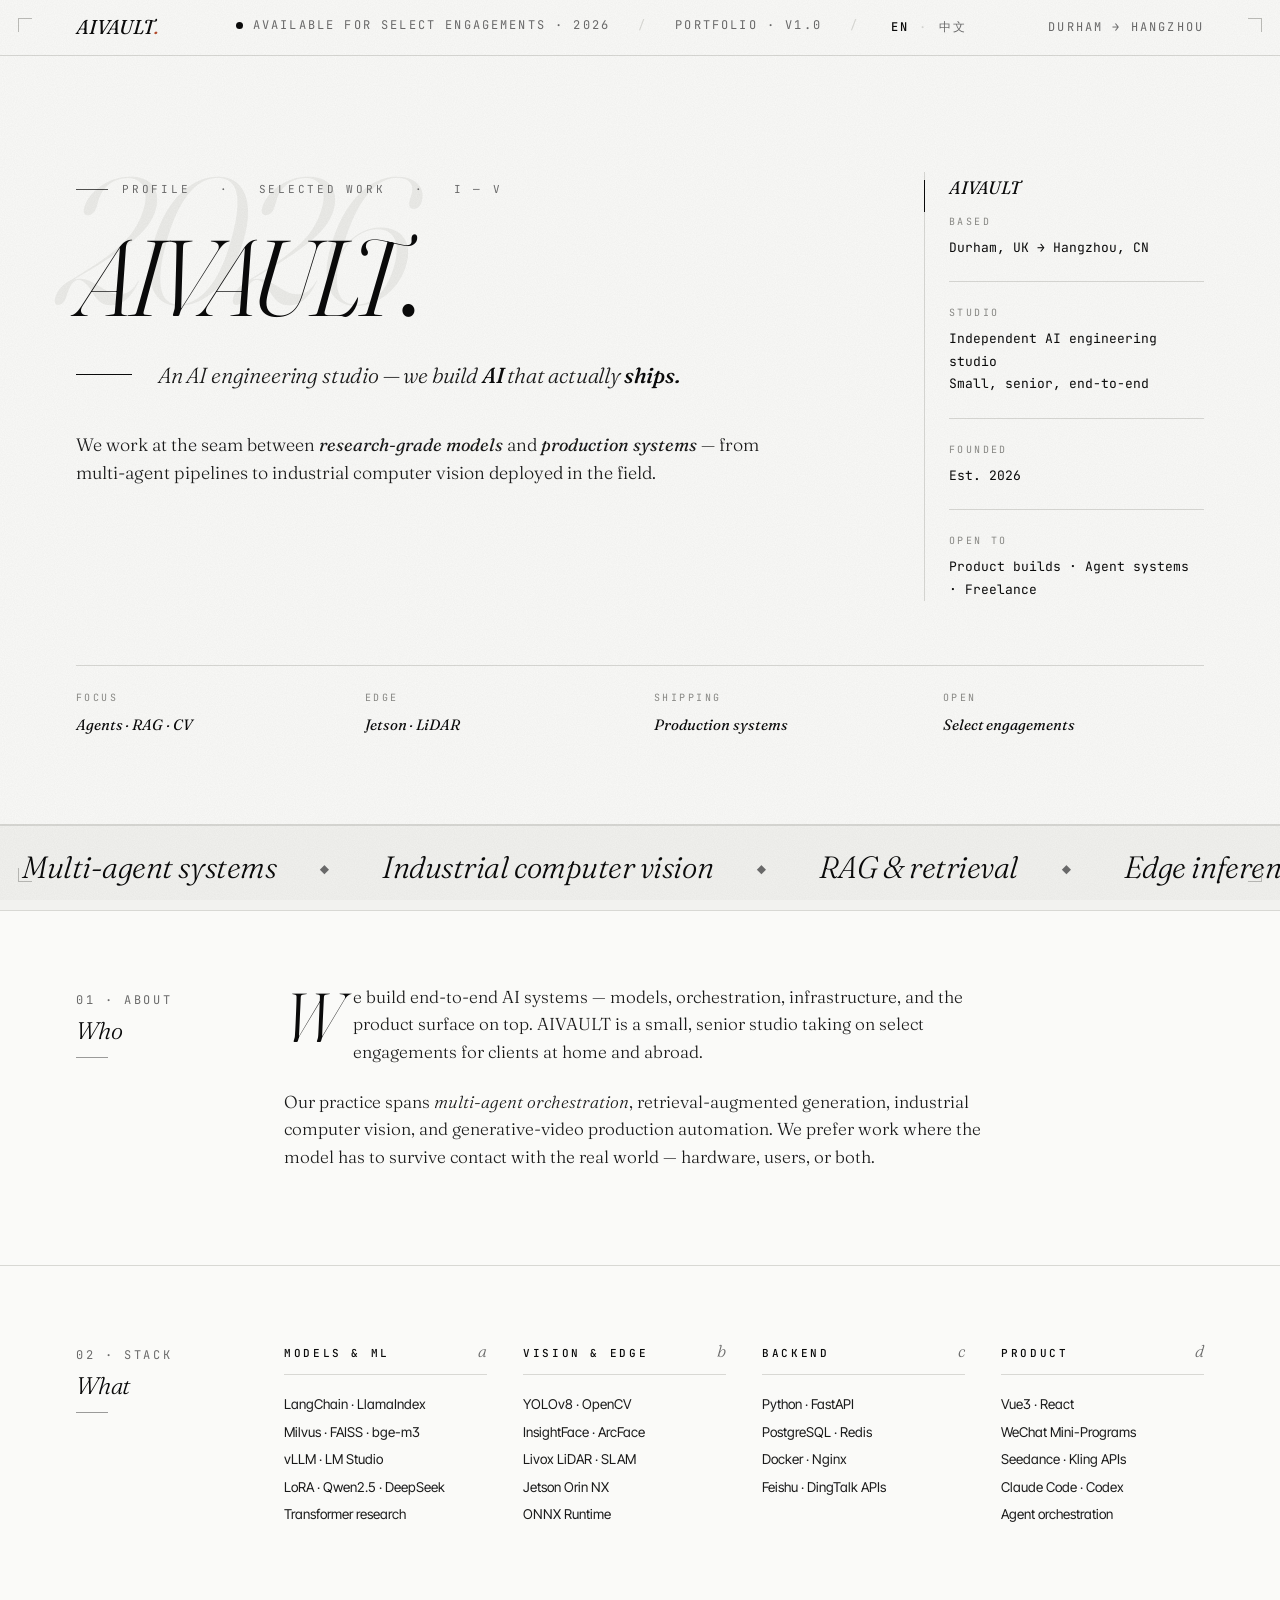
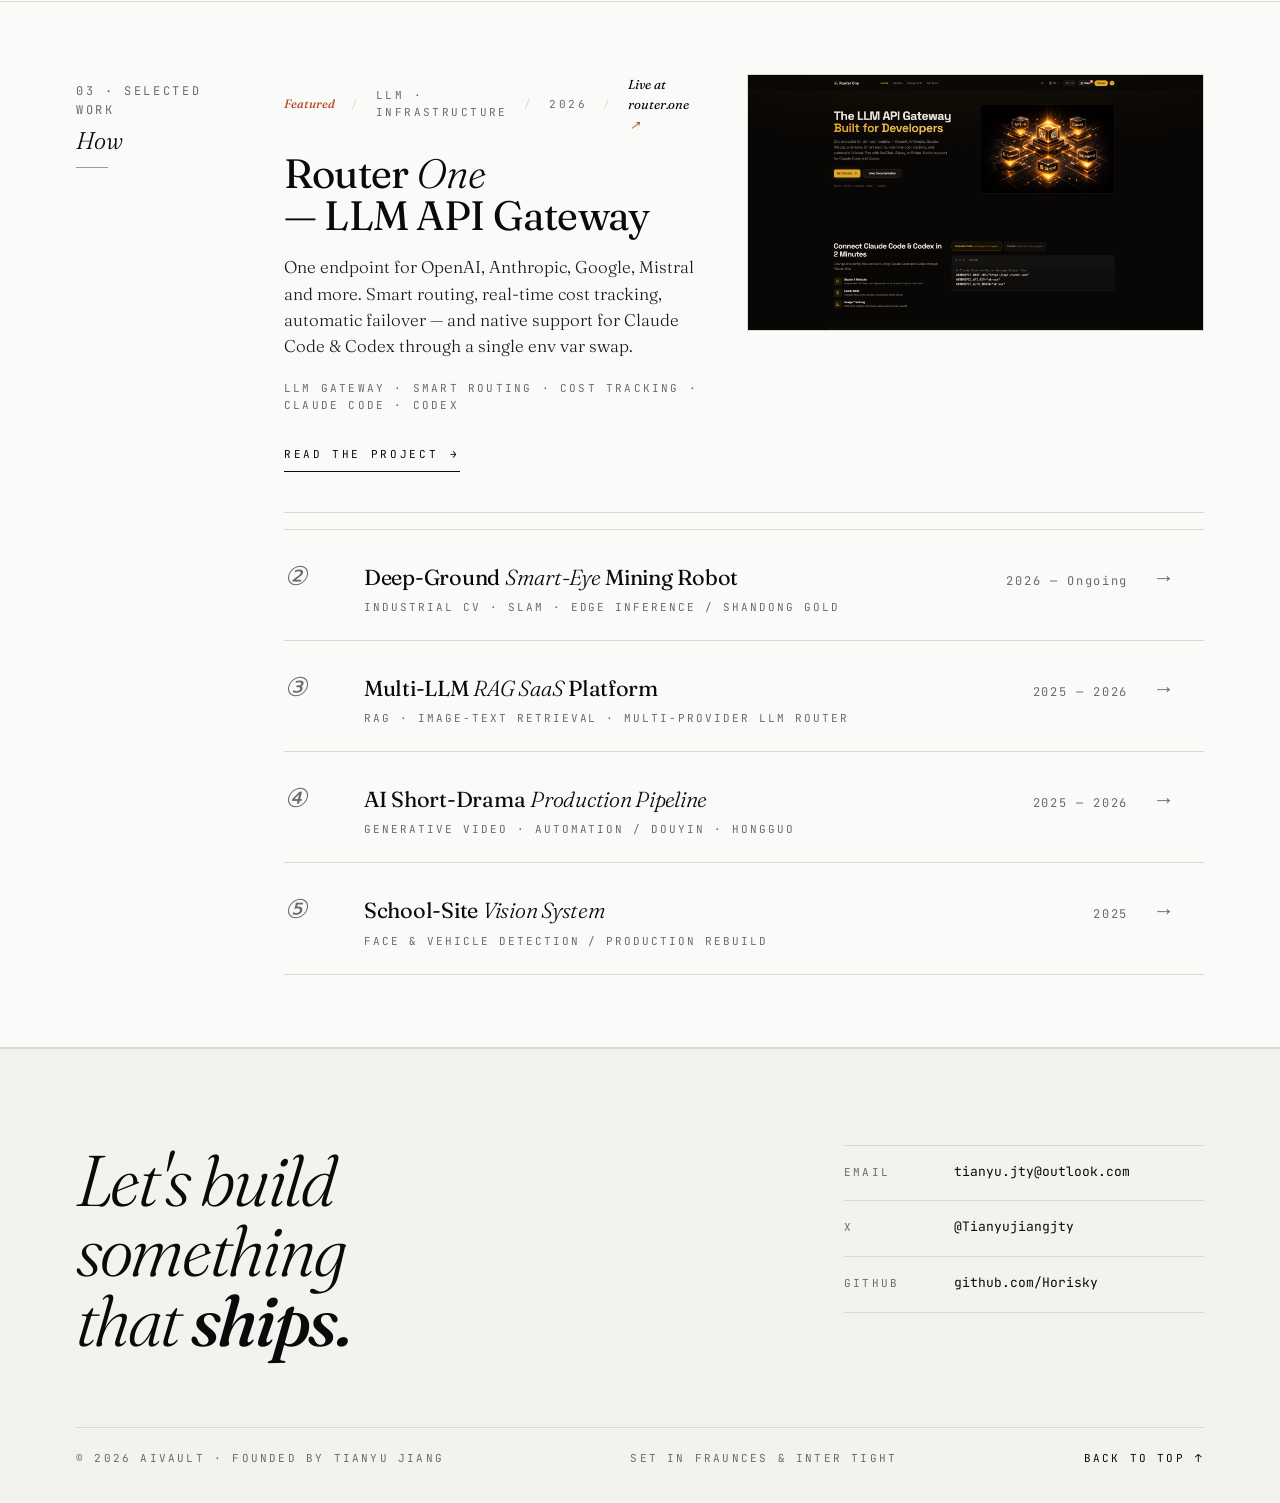
==== commit 4955d854: "rebrand to AIVAULT studio + flagship RAGDC gallery + CJK punctuation fix Brand: personal portfolio (" ====
--- a/index.html
+++ b/index.html
@@ -3,18 +3,18 @@
 <head>
 <meta charset="UTF-8" />
 <meta name="viewport" content="width=device-width, initial-scale=1" />
-<title>Tianyu Jiang — AI that ships.</title>
-<meta name="description" content="Independent AI engineer and product builder. Multi-agent pipelines, industrial computer vision, RAG platforms." />
-<meta name="author" content="Tianyu Jiang" />
+<title>AIVAULT — AI that ships.</title>
+<meta name="description" content="AIVAULT is an AI engineering studio building production AI that ships — multi-agent systems, industrial computer vision, and RAG platforms." />
+<meta name="author" content="AIVAULT" />
 
 <link rel="canonical" href="https://profile.aivault.asia/" />
 <link rel="icon" type="image/svg+xml" href="/favicon.svg" />
 
-<meta property="og:site_name" content="Tianyu Jiang · Portfolio" />
+<meta property="og:site_name" content="AIVAULT · AI Engineering Studio" />
 <meta property="og:type" content="website" />
 <meta property="og:url" content="https://profile.aivault.asia/" />
-<meta property="og:title" content="Tianyu Jiang — AI that ships." />
-<meta property="og:description" content="Independent AI engineer — builds AI that actually ships." />
+<meta property="og:title" content="AIVAULT — AI that ships." />
+<meta property="og:description" content="An AI engineering studio building AI that actually ships." />
 <meta property="og:image" content="https://profile.aivault.asia/social.png" />
 <meta property="og:image:width" content="1080" />
 <meta property="og:image:height" content="1080" />
@@ -24,16 +24,16 @@
 <meta name="twitter:card" content="summary_large_image" />
 <meta name="twitter:site" content="@Tianyujiangjty" />
 <meta name="twitter:creator" content="@Tianyujiangjty" />
-<meta name="twitter:title" content="Tianyu Jiang — AI that ships." />
-<meta name="twitter:description" content="Independent AI engineer — builds AI that actually ships." />
+<meta name="twitter:title" content="AIVAULT — AI that ships." />
+<meta name="twitter:description" content="An AI engineering studio building AI that actually ships." />
 <meta name="twitter:image" content="https://profile.aivault.asia/social.png" />
 
 <link rel="preconnect" href="https://fonts.googleapis.com" />
 <link rel="preconnect" href="https://fonts.gstatic.com" crossorigin />
 <link href="https://fonts.googleapis.com/css2?family=Fraunces:ital,opsz,wght@0,9..144,300;0,9..144,400;0,9..144,500;0,9..144,600;1,9..144,300;1,9..144,400;1,9..144,500;1,9..144,600&family=Inter+Tight:wght@400;500;600&family=JetBrains+Mono:wght@400;500&display=swap" rel="stylesheet" />
-<link rel="stylesheet" href="assets/base.css?v=20260601" />
+<link rel="stylesheet" href="assets/base.css?v=20260605" />
 <script>try { document.documentElement.lang = localStorage.getItem('profile.lang') || 'en'; } catch(e){}</script>
-<script defer src="assets/i18n.js?v=20260601"></script>
+<script defer src="assets/i18n.js?v=20260605"></script>
 
 <style>
   /* ============ index-specific ============ */
@@ -511,7 +511,7 @@
 <!-- META BAR -->
 <div class="meta-bar">
   <div class="wrap">
-    <span class="mark">T<span class="dot-mark">.</span>J<span class="dot-mark">.</span></span>
+    <span class="mark">AIVAULT<span class="dot-mark">.</span></span>
     <span class="center">
       <span><span class="dot"></span><span class="en">Available for select engagements · 2026</span><span class="zh">开放承接 · 2026</span></span>
       <span class="sep">/</span>
@@ -538,41 +538,41 @@
           <span class="en">Profile &nbsp; · &nbsp; Selected Work &nbsp; · &nbsp; I — V</span>
           <span class="zh">作品集 &nbsp; · &nbsp; 精选项目 &nbsp; · &nbsp; I — V</span>
         </div>
-        <h1 class="reveal en"><span class="i">Tianyu Jiang</span><span class="period">.</span></h1>
-        <h1 class="reveal zh"><span class="i">蒋天宇</span><span class="period">.</span></h1>
+        <h1 class="reveal en"><span class="i">AIVAULT</span><span class="period">.</span></h1>
+        <h1 class="reveal zh"><span class="i">AIVAULT</span><span class="period">.</span></h1>
         <div class="hero-tagline reveal">
           <span class="rule"></span>
-          <span class="text en">Independent AI engineer — builds <em>AI</em> that actually <em>ships.</em></span>
-          <span class="text zh">独立 AI 工程师 —— 做能<em>真正落地</em>的 <em>AI</em>。</span>
+          <span class="text en">An AI engineering studio — we build <em>AI</em> that actually <em>ships.</em></span>
+          <span class="text zh">一支 AI 工程团队 —— 做能<em>真正落地</em>的 <em>AI</em>。</span>
         </div>
         <p class="lede reveal en">
-          Working at the seam between <em>research-grade models</em> and <em>production systems</em> — from multi-agent pipelines to industrial computer vision deployed in the field.
+          We work at the seam between <em>research-grade models</em> and <em>production systems</em> — from multi-agent pipelines to industrial computer vision deployed in the field.
         </p>
         <p class="lede reveal zh">
-          在<em>研究级模型</em>与<em>生产级系统</em>的接缝处工作 —— 从多 Agent 流水线，到真正部署在现场的工业计算机视觉。
+          我们在<em>研究级模型</em>与<em>生产级系统</em>的接缝处工作 —— 从多 Agent 流水线，到真正部署在现场的工业计算机视觉。
         </p>
       </div>
       <aside class="hero-aside reveal">
         <span class="tick"></span>
         <div class="block">
-          <strong>蒋天宇 · Tianyu Jiang</strong>
+          <strong>AIVAULT</strong>
           <div class="k"><span class="en">Based</span><span class="zh">地点</span></div>
           <div class="v"><span class="en">Durham, UK → Hangzhou, CN</span><span class="zh">英国达勒姆 → 中国杭州</span></div>
         </div>
         <div class="block">
-          <div class="k"><span class="en">Programme</span><span class="zh">在读</span></div>
+          <div class="k"><span class="en">Studio</span><span class="zh">团队</span></div>
           <div class="v">
-            <span class="en">MSc Scientific Computing &amp; Data Analysis<br />Durham University</span>
-            <span class="zh">科学计算与数据分析 硕士<br />达勒姆大学</span>
+            <span class="en">Independent AI engineering studio<br />Small, senior, end-to-end</span>
+            <span class="zh">独立 AI 工程工作室<br />精干、资深、端到端</span>
           </div>
         </div>
         <div class="block">
-          <div class="k"><span class="en">Estimated Graduation</span><span class="zh">预计毕业</span></div>
-          <div class="v"><span class="en">December 2026</span><span class="zh">2026 年 12 月</span></div>
+          <div class="k"><span class="en">Founded</span><span class="zh">成立</span></div>
+          <div class="v"><span class="en">Est. 2026</span><span class="zh">2026 年</span></div>
         </div>
         <div class="block">
           <div class="k"><span class="en">Open to</span><span class="zh">接受方向</span></div>
-          <div class="v"><span class="en">AI PM · Agent Engineering · Freelance</span><span class="zh">AI PM · Agent 研发 · 自由承接</span></div>
+          <div class="v"><span class="en">Product builds · Agent systems · Freelance</span><span class="zh">AI 产品 · Agent 系统 · 承接合作</span></div>
         </div>
       </aside>
     </div>
@@ -591,7 +591,7 @@
         <span class="v"><span class="en">Production systems</span><span class="zh">生产级系统</span></span>
       </div>
       <div class="cell">
-        <span class="k"><span class="en">Open</span><span class="zh">在招</span></span>
+        <span class="k"><span class="en">Open</span><span class="zh">合作</span></span>
         <span class="v"><span class="en">Select engagements</span><span class="zh">精选合作</span></span>
       </div>
     </div>
@@ -638,14 +638,14 @@
     <div class="num reveal">
       <span class="en">01 · About</span>
       <span class="zh">01 · 关于</span>
-      <span class="big"><span class="en">Who</span><span class="zh">我</span></span>
+      <span class="big"><span class="en">Who</span><span class="zh">我们</span></span>
       <span class="rule-short"></span>
     </div>
     <div class="about">
-      <p class="reveal en">I build end-to-end AI systems — models, orchestration, infrastructure, and the product surface on top. I work independently, running a freelance pipeline serving international and domestic clients.</p>
-      <p class="reveal zh">我做端到端的 AI 系统 —— 模型、编排、基础设施，以及最上层的产品。独立工作，常年承接国内外客户的项目。</p>
-      <p class="reveal en">My practice spans <em>multi-agent orchestration</em>, retrieval-augmented generation, industrial computer vision, and generative-video production automation. I prefer work where the model has to survive contact with the real world — hardware, users, or both.</p>
-      <p class="reveal zh">我的实践横跨<em>多 Agent 编排</em>、检索增强生成、工业计算机视觉，以及生成式视频的生产自动化。我偏好那些模型必须经受真实世界考验的工作 —— 面对硬件、面对用户，或两者兼有。</p>
+      <p class="reveal en">We build end-to-end AI systems — models, orchestration, infrastructure, and the product surface on top. AIVAULT is a small, senior studio taking on select engagements for clients at home and abroad.</p>
+      <p class="reveal zh">我们做端到端的 AI 系统 —— 模型、编排、基础设施，以及最上层的产品。AIVAULT 是一支精干、资深的工作室，常年为国内外客户承接精选项目。</p>
+      <p class="reveal en">Our practice spans <em>multi-agent orchestration</em>, retrieval-augmented generation, industrial computer vision, and generative-video production automation. We prefer work where the model has to survive contact with the real world — hardware, users, or both.</p>
+      <p class="reveal zh">我们的实践横跨<em>多 Agent 编排</em>、检索增强生成、工业计算机视觉，以及生成式视频的生产自动化。我们偏好那些模型必须经受真实世界考验的工作 —— 面对硬件、面对用户，或两者兼有。</p>
     </div>
   </div>
 </section>
@@ -820,7 +820,7 @@
       </div>
     </div>
     <div class="copyright">
-      <span>© 2026 Tianyu Jiang · 蒋天宇</span>
+      <span>© 2026 AIVAULT · <span class="en">Founded by Tianyu Jiang</span><span class="zh">创始人 蒋天宇</span></span>
       <span><span class="en">Set in Fraunces &amp; Inter Tight</span><span class="zh">字体 Fraunces &amp; Inter Tight</span></span>
       <a class="totop" href="#top"><span class="en">Back to top</span><span class="zh">返回顶部</span> <span>↑</span></a>
     </div>
--- a/assets/base.css
+++ b/assets/base.css
@@ -15,7 +15,7 @@
   --muted-2: #8a8a86;
   --accent: #b74c2c;  /* restrained rust — used sparingly, never as fill */
 
-  --serif: "Fraunces", "Times New Roman", serif;
+  --serif: "Fraunces", "Times New Roman", "Songti SC", "Source Han Serif SC", "Noto Serif CJK SC", STSong, SimSun, serif;
   --sans: "Inter Tight", system-ui, sans-serif;
   --mono: "JetBrains Mono", ui-monospace, monospace;
 
@@ -36,8 +36,11 @@
 .zh { display: none; }
 html[lang="zh"] .en { display: none; }
 html[lang="zh"] .zh { display: revert; }
-/* CJK body tuning when zh is active */
-html[lang="zh"] body { font-feature-settings: "halt", "palt"; }
+/* CJK body tuning when zh is active.
+   NOTE: do NOT use "halt"/"palt" here — body type is a Latin face (Fraunces)
+   with a CJK fallback, and those features collapse CJK punctuation widths,
+   making 、，。 nearly disappear. Keep punctuation at natural full width. */
+html[lang="zh"] body { font-feature-settings: normal; }
 
 /* ---- meta-bar lang switch ---- */
 .lang-switch {
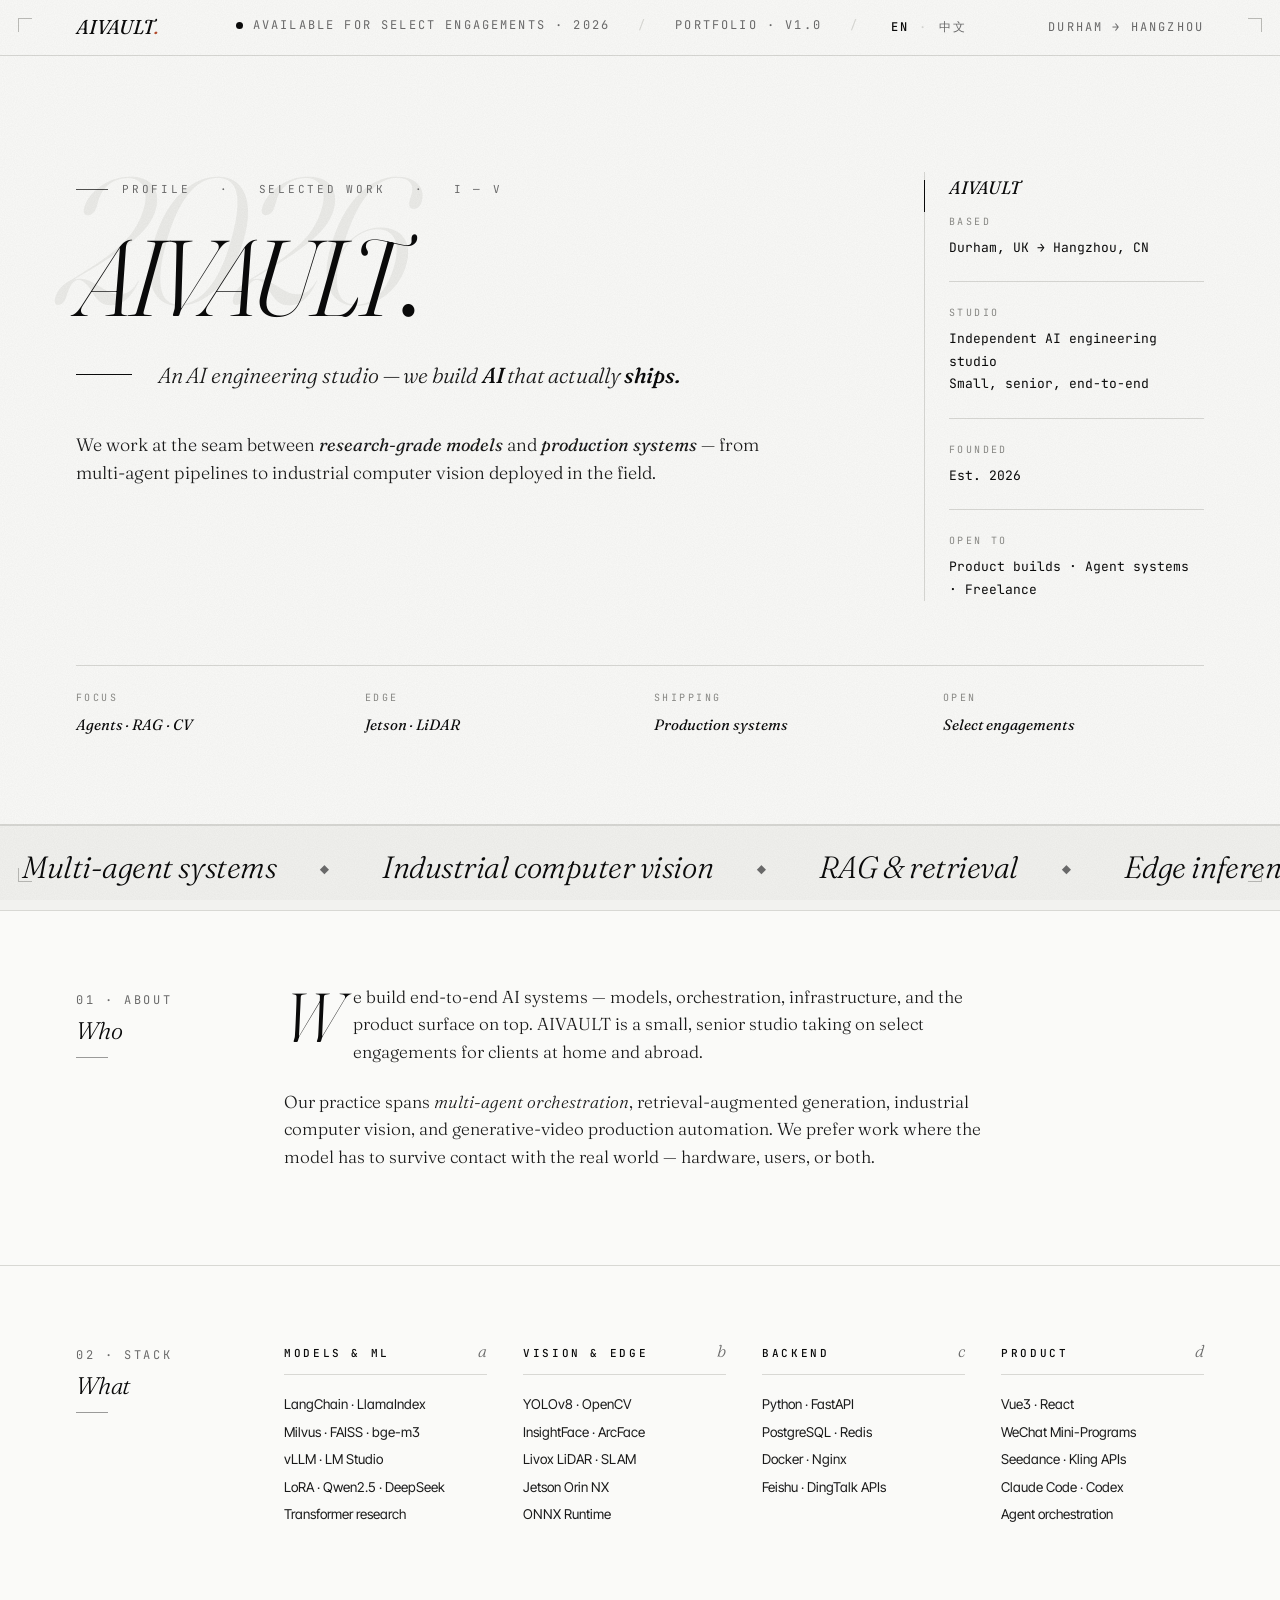
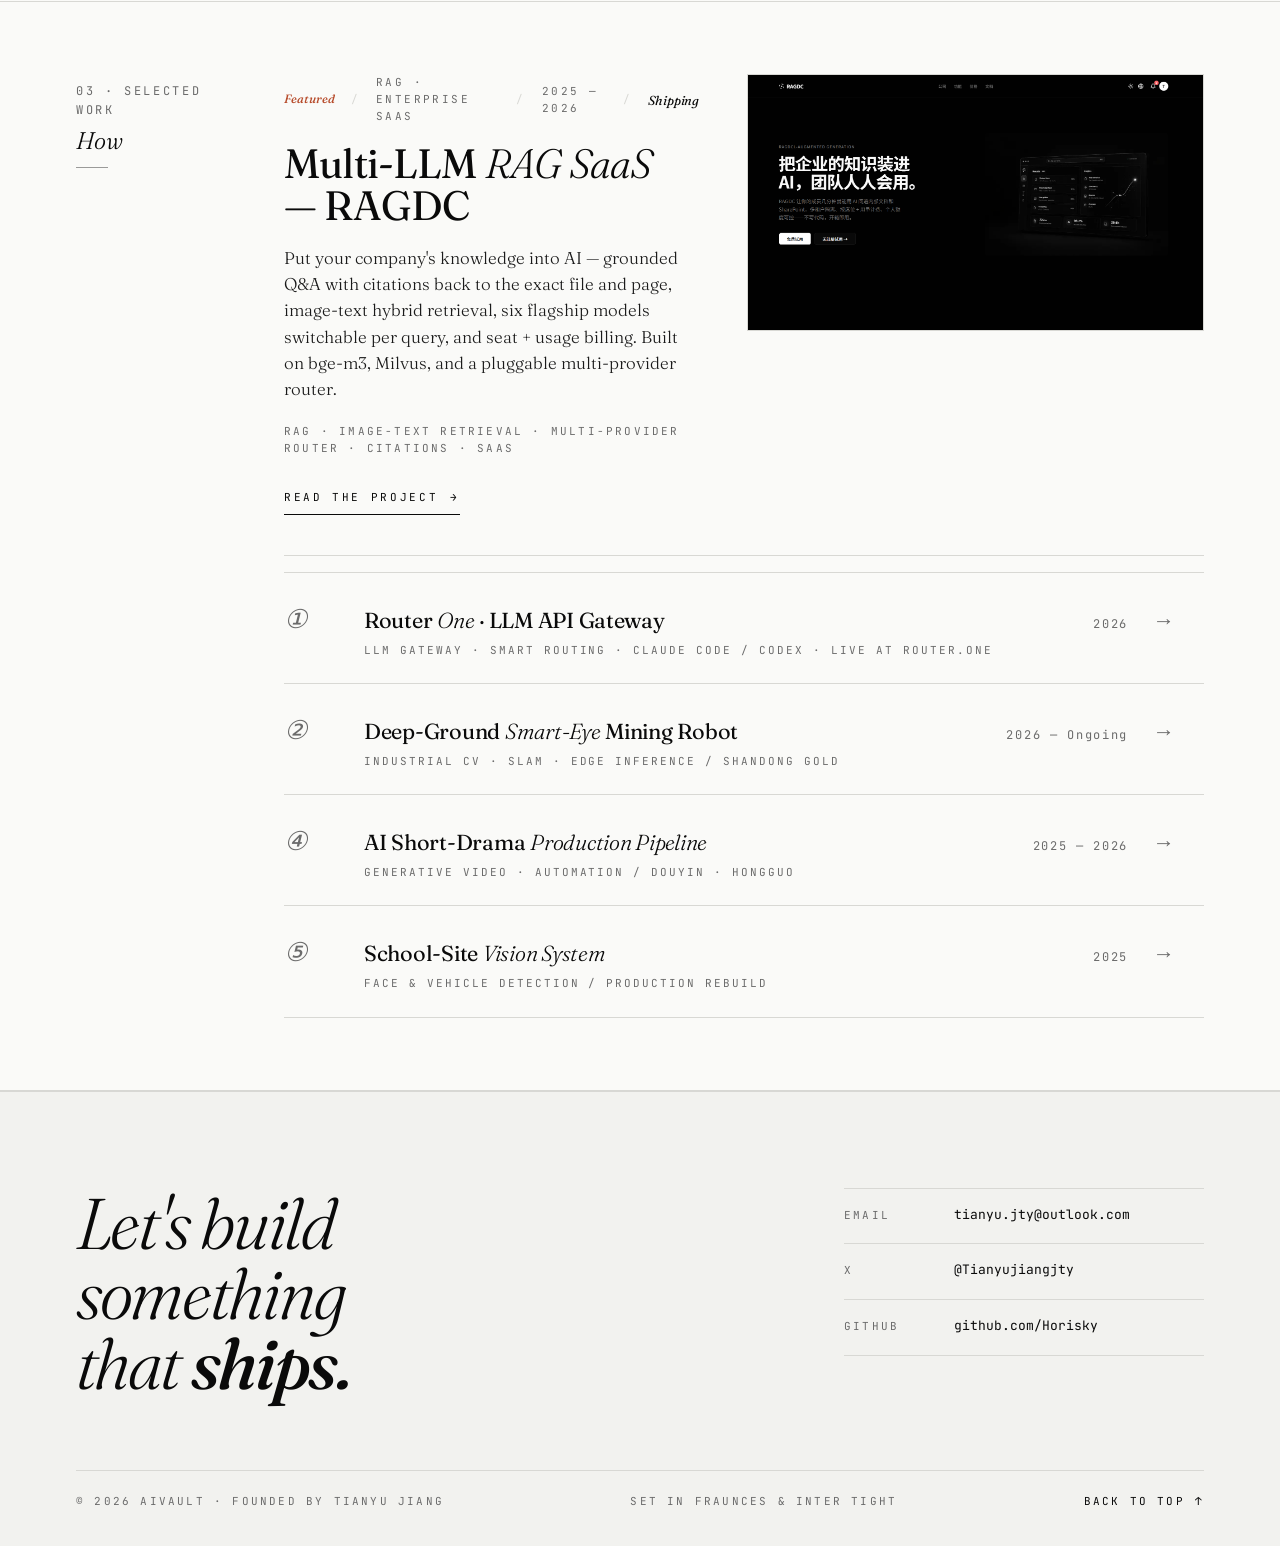
==== commit 7b16729b: "feature RAGDC (RAG SaaS) as the homepage hero, move Router One into the list Per the studio's flagsh" ====
--- a/index.html
+++ b/index.html
@@ -715,37 +715,48 @@
 
     <div>
       <!-- FEATURED -->
-      <a class="work-featured reveal" href="projects/01-router-one.html">
+      <a class="work-featured reveal" href="projects/03-rag-saas.html">
         <div>
           <div class="meta-row">
             <span class="feat-tag"><span class="en">Featured</span><span class="zh">精选</span></span>
             <span class="sep">/</span>
-            <span><span class="en">LLM · Infrastructure</span><span class="zh">大模型 · 基础设施</span></span>
+            <span><span class="en">RAG · Enterprise SaaS</span><span class="zh">RAG · 企业级 SaaS</span></span>
             <span class="sep">/</span>
-            <span>2026</span>
+            <span>2025 — 2026</span>
             <span class="sep">/</span>
-            <span class="live-mark"><span class="en">Live at</span><span class="zh">线上</span> router.one <span class="arr">↗</span></span>
+            <span class="live-mark"><span class="en">Shipping</span><span class="zh">上线中</span></span>
           </div>
-          <h3 class="en">Router <em>One</em><br />— LLM API Gateway</h3>
-          <h3 class="zh">Router <em>One</em><br />—— 大模型 API 网关</h3>
-          <p class="en">One endpoint for OpenAI, Anthropic, Google, Mistral and more. Smart routing, real-time cost tracking, automatic failover — and native support for Claude Code &amp; Codex through a single env var swap.</p>
-          <p class="zh">一个统一入口，覆盖 OpenAI、Anthropic、Google、Mistral 等主流模型。智能路由、实时成本追踪、自动故障转移 —— 只需切换一个环境变量，即可原生支持 Claude Code 和 Codex。</p>
-          <div class="tags en">LLM Gateway · Smart Routing · Cost Tracking · Claude Code · Codex</div>
-          <div class="tags zh">大模型网关 · 智能路由 · 成本追踪 · Claude Code · Codex</div>
+          <h3 class="en">Multi-LLM <em>RAG SaaS</em><br />— RAGDC</h3>
+          <h3 class="zh">多 LLM <em>RAG SaaS</em><br />—— RAGDC</h3>
+          <p class="en">Put your company's knowledge into AI — grounded Q&amp;A with citations back to the exact file and page, image-text hybrid retrieval, six flagship models switchable per query, and seat + usage billing. Built on bge-m3, Milvus, and a pluggable multi-provider router.</p>
+          <p class="zh">把企业的知识装进 AI —— 带引用溯源（精确到文件和页码）的有据问答、图文混合检索、六个旗舰模型可逐次切换、按席位 + 用量计费。基于 bge-m3、Milvus 与可插拔的多 provider 路由。</p>
+          <div class="tags en">RAG · Image-text retrieval · Multi-provider router · Citations · SaaS</div>
+          <div class="tags zh">RAG · 图文混检 · 多 provider 路由 · 引用溯源 · SaaS</div>
           <span class="read"><span class="en">Read the project</span><span class="zh">查看项目</span> <span>→</span></span>
         </div>
         <div class="img-slot" data-ratio="16:9">
-          <img src="image/01-router-one/0c99ea38-b1d4-436a-9673-64300e868182.png" alt="Router One brand landing · LLM gateway illustration" onerror="this.remove()" />
+          <img src="image/03-rag-saas/c3b56296-5fff-4b6d-9be0-02a6aac0ced1.png" alt="RAGDC landing — put your company knowledge into AI" onerror="this.remove()" />
           <div class="lbl">
-            <span class="no">01</span>
+            <span class="no">03</span>
             Featured · Image 01
-            <span class="desc">Brand landing · LLM gateway illustration · 16:9</span>
+            <span class="desc">RAGDC landing · positioning + mockup · 16:9</span>
           </div>
         </div>
       </a>
 
       <!-- LIST -->
       <div class="work-list">
+        <a class="work-row reveal" href="projects/01-router-one.html">
+          <span class="idx">①</span>
+          <div>
+            <div class="title en">Router <em>One</em> · LLM API Gateway</div>
+            <div class="title zh">Router <em>One</em> · 大模型 API 网关</div>
+            <div class="meta en">LLM gateway · Smart routing · Claude Code / Codex · Live at router.one</div>
+            <div class="meta zh">大模型网关 · 智能路由 · Claude Code / Codex · 线上 router.one</div>
+          </div>
+          <span class="year">2026</span>
+          <span class="arrow">→</span>
+        </a>
         <a class="work-row reveal" href="projects/02-mining-robot.html">
           <span class="idx">②</span>
           <div>
@@ -755,17 +766,6 @@
             <div class="meta zh">工业 CV · SLAM · 边端推理 / 山东黄金</div>
           </div>
           <span class="year"><span class="en">2026 — Ongoing</span><span class="zh">2026 · 进行中</span></span>
-          <span class="arrow">→</span>
-        </a>
-        <a class="work-row reveal" href="projects/03-rag-saas.html">
-          <span class="idx">③</span>
-          <div>
-            <div class="title en">Multi-LLM <em>RAG SaaS</em> Platform</div>
-            <div class="title zh">多 LLM <em>RAG SaaS</em> 平台</div>
-            <div class="meta en">RAG · Image-text retrieval · Multi-provider LLM router</div>
-            <div class="meta zh">RAG · 图文混检 · 多 provider LLM 路由</div>
-          </div>
-          <span class="year">2025 — 2026</span>
           <span class="arrow">→</span>
         </a>
         <a class="work-row reveal" href="projects/04-short-drama.html">
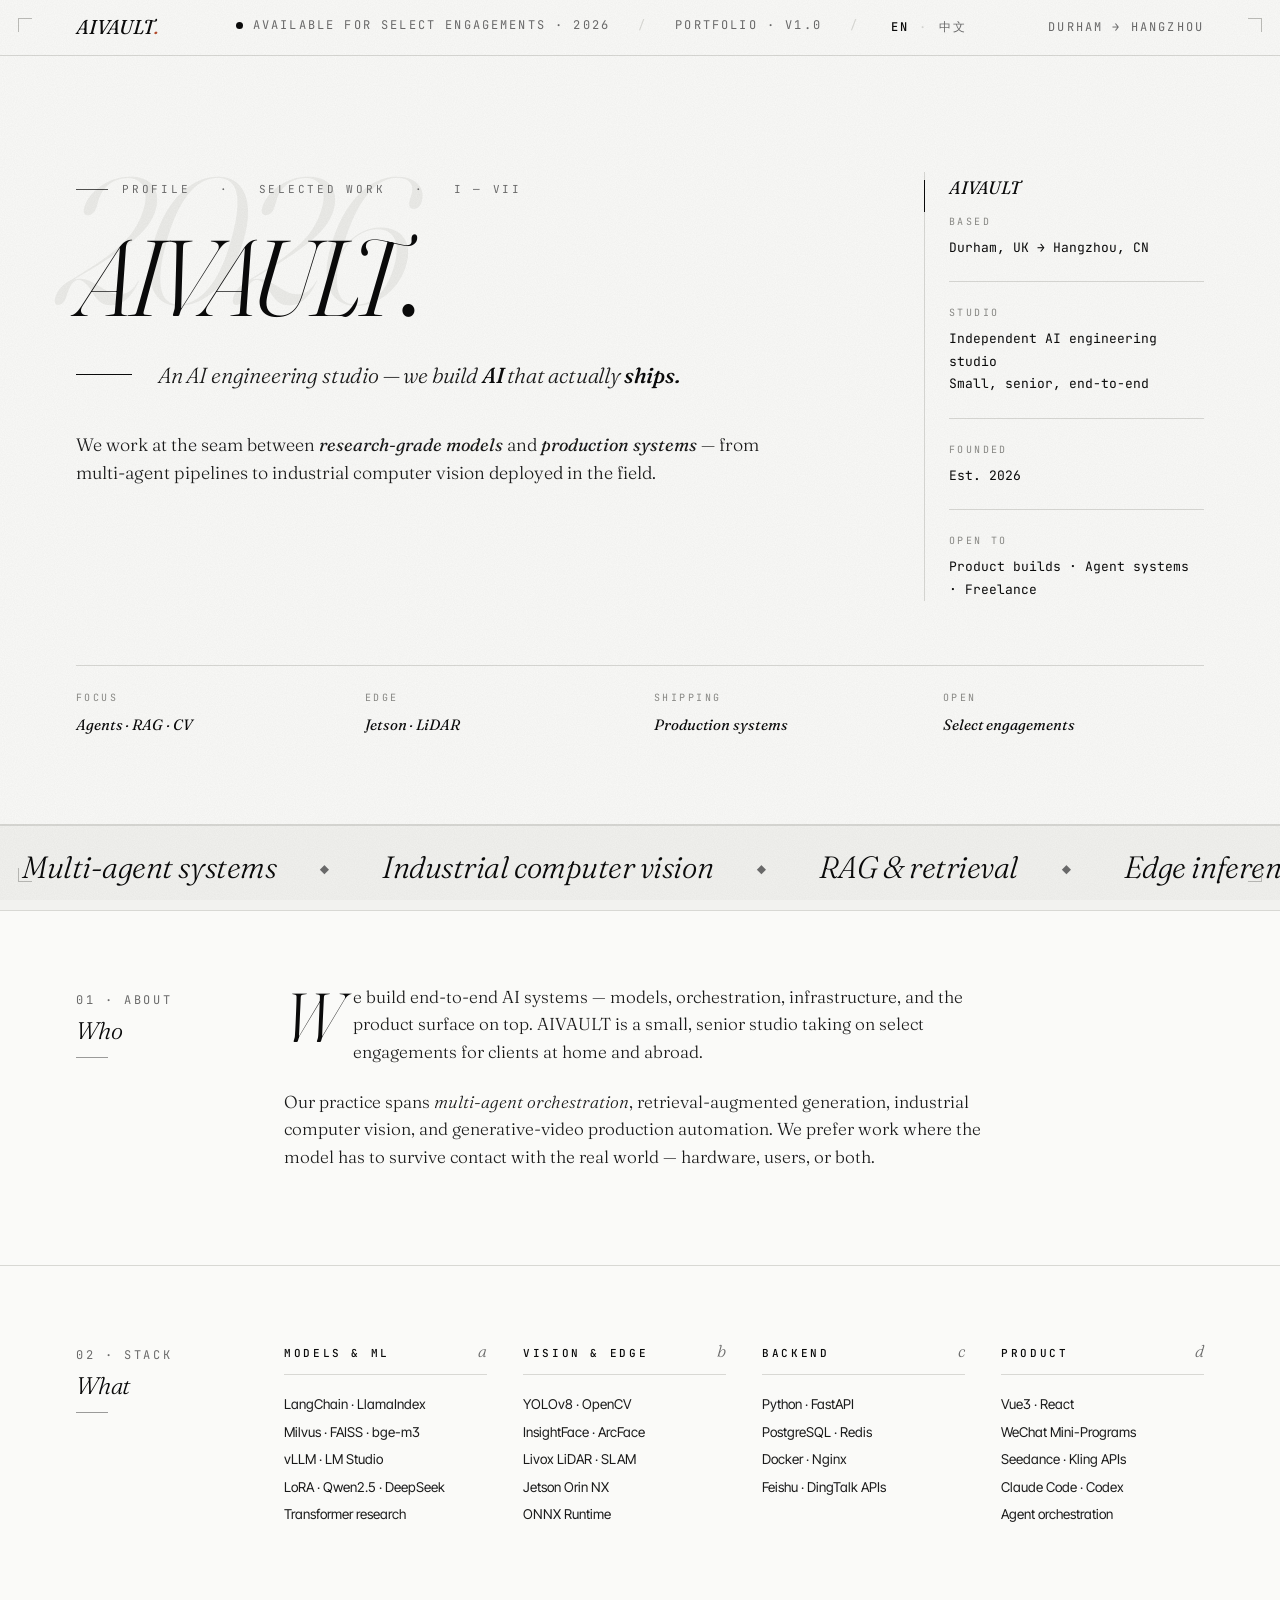
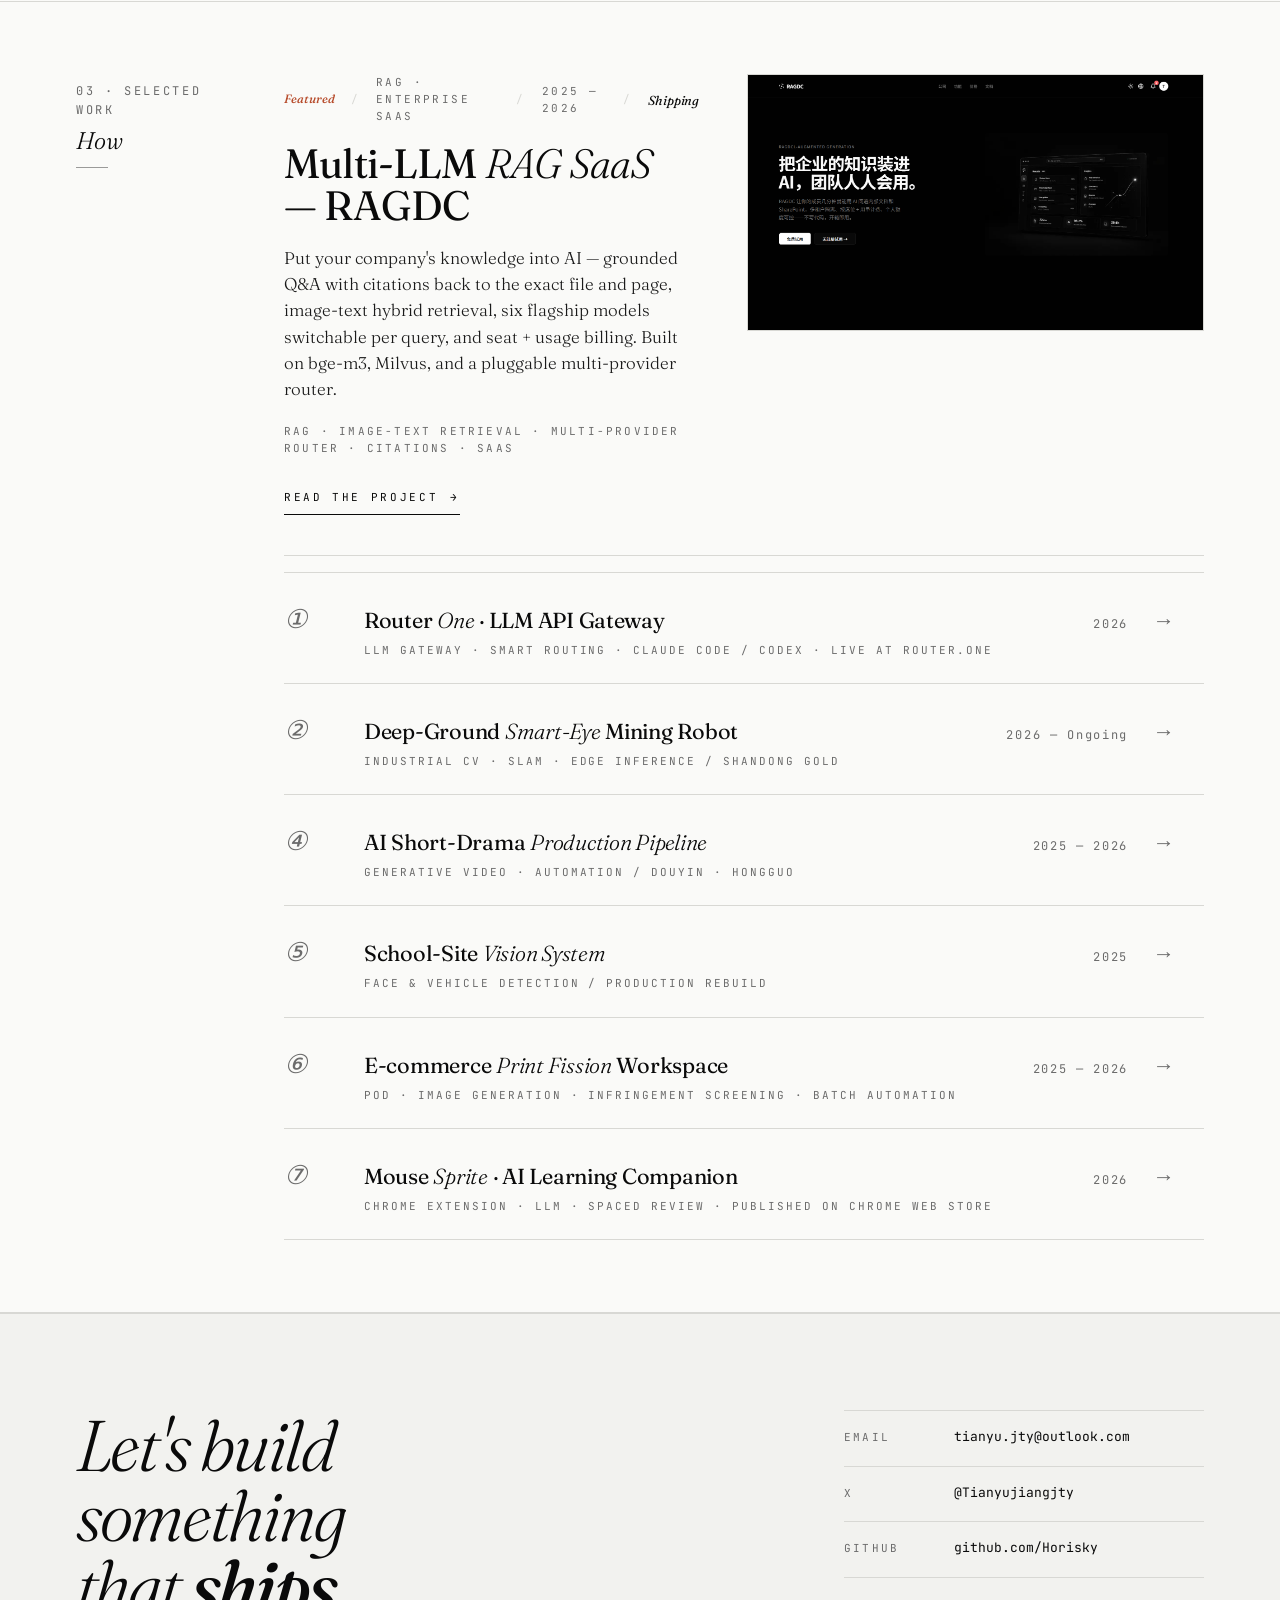
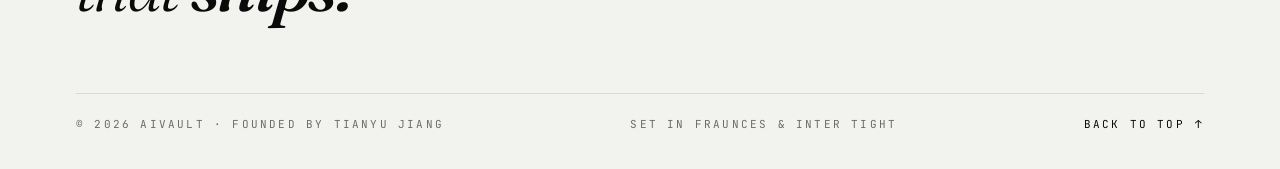
==== commit 3140d555: "add projects 06 (Print Fission Workspace) + 07 (Mouse Sprite); expand 02 gallery - new project page " ====
--- a/index.html
+++ b/index.html
@@ -535,8 +535,8 @@
       <div>
         <div class="label reveal">
           <span class="bar"></span>
-          <span class="en">Profile &nbsp; · &nbsp; Selected Work &nbsp; · &nbsp; I — V</span>
-          <span class="zh">作品集 &nbsp; · &nbsp; 精选项目 &nbsp; · &nbsp; I — V</span>
+          <span class="en">Profile &nbsp; · &nbsp; Selected Work &nbsp; · &nbsp; I — VII</span>
+          <span class="zh">作品集 &nbsp; · &nbsp; 精选项目 &nbsp; · &nbsp; I — VII</span>
         </div>
         <h1 class="reveal en"><span class="i">AIVAULT</span><span class="period">.</span></h1>
         <h1 class="reveal zh"><span class="i">AIVAULT</span><span class="period">.</span></h1>
@@ -790,6 +790,28 @@
           <span class="year">2025</span>
           <span class="arrow">→</span>
         </a>
+        <a class="work-row reveal" href="projects/06-print-fission.html">
+          <span class="idx">⑥</span>
+          <div>
+            <div class="title en">E-commerce <em>Print Fission</em> Workspace</div>
+            <div class="title zh">电商<em>印花裂变</em>工作台</div>
+            <div class="meta en">POD · Image generation · Infringement screening · Batch automation</div>
+            <div class="meta zh">POD 印花 · 图像生成 · 侵权筛查 · 批量自动化</div>
+          </div>
+          <span class="year">2025 — 2026</span>
+          <span class="arrow">→</span>
+        </a>
+        <a class="work-row reveal" href="projects/07-mouse-sprite.html">
+          <span class="idx">⑦</span>
+          <div>
+            <div class="title en">Mouse <em>Sprite</em> · AI Learning Companion</div>
+            <div class="title zh">Mouse <em>Sprite</em> · AI 学习精灵</div>
+            <div class="meta en">Chrome extension · LLM · Spaced review · Published on Chrome Web Store</div>
+            <div class="meta zh">Chrome 扩展 · LLM · 间隔复习 · 已上架 Chrome 商店</div>
+          </div>
+          <span class="year">2026</span>
+          <span class="arrow">→</span>
+        </a>
       </div>
     </div>
   </div>
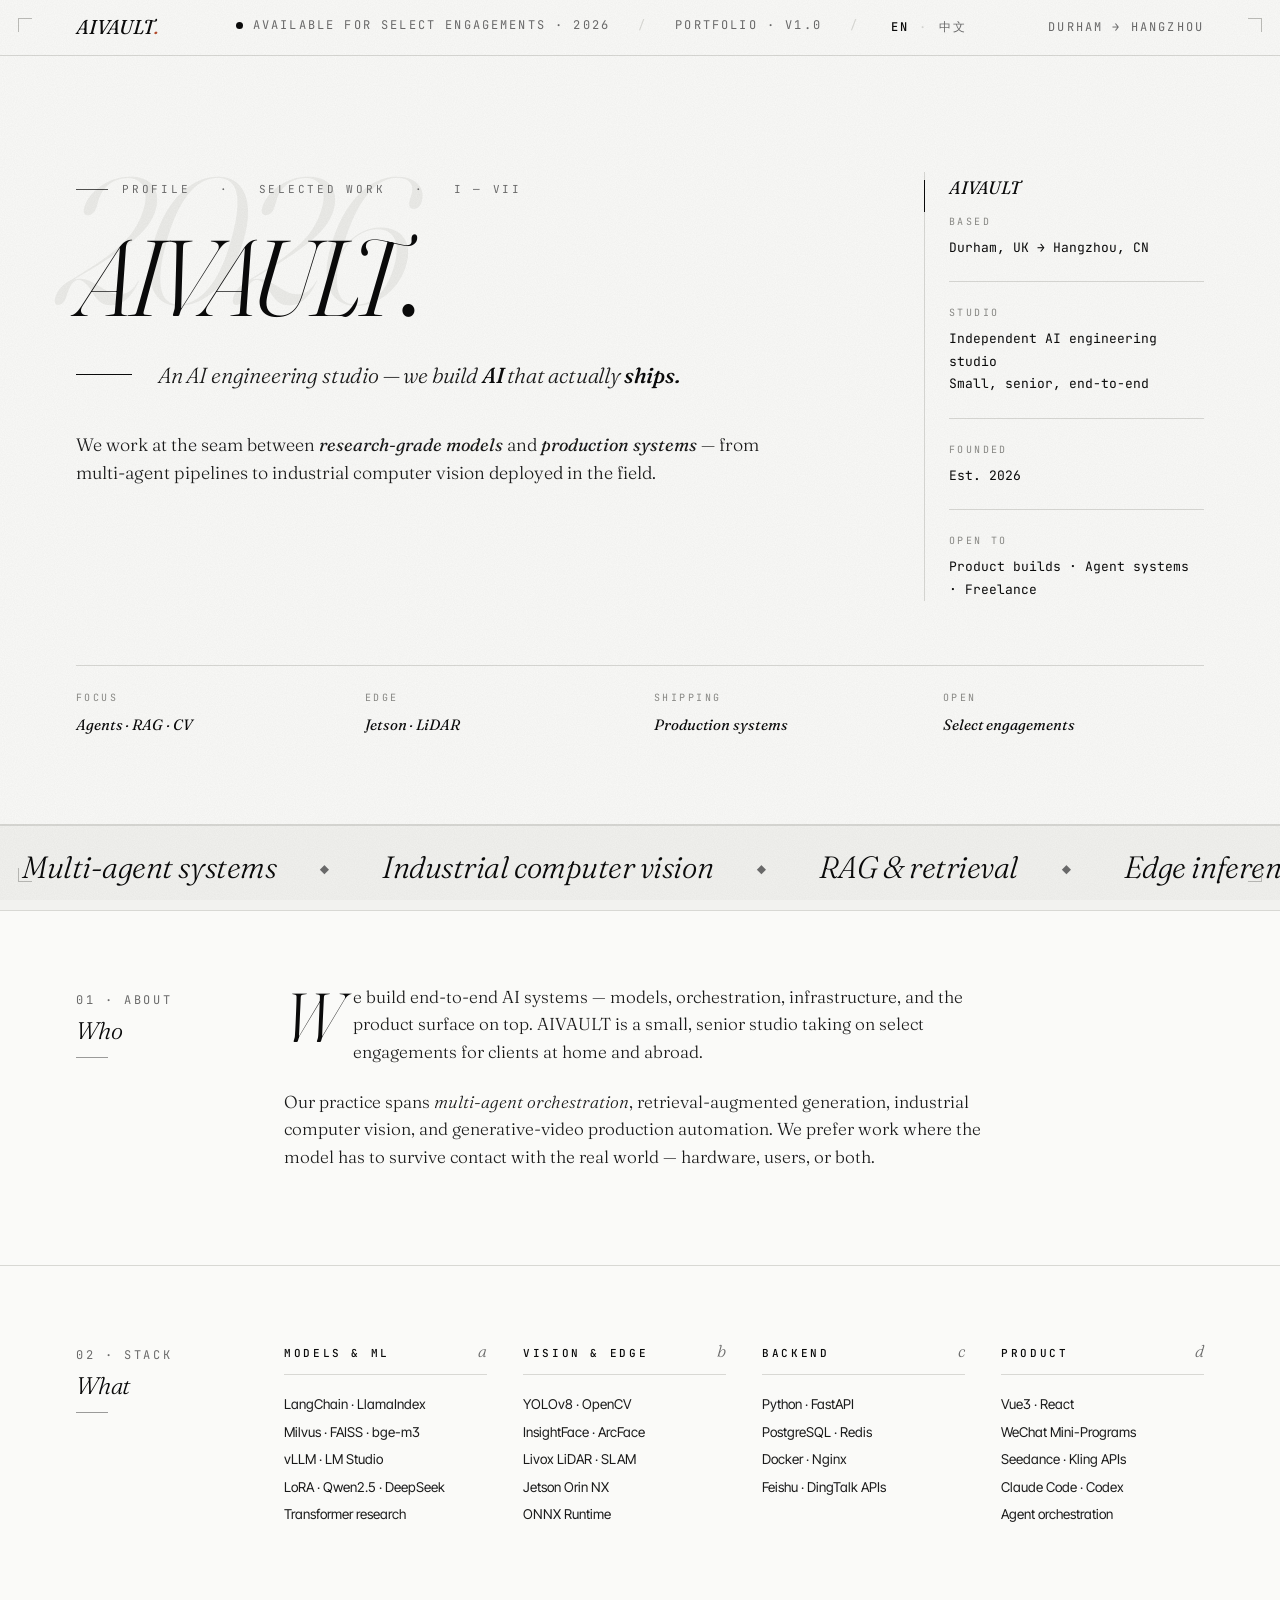
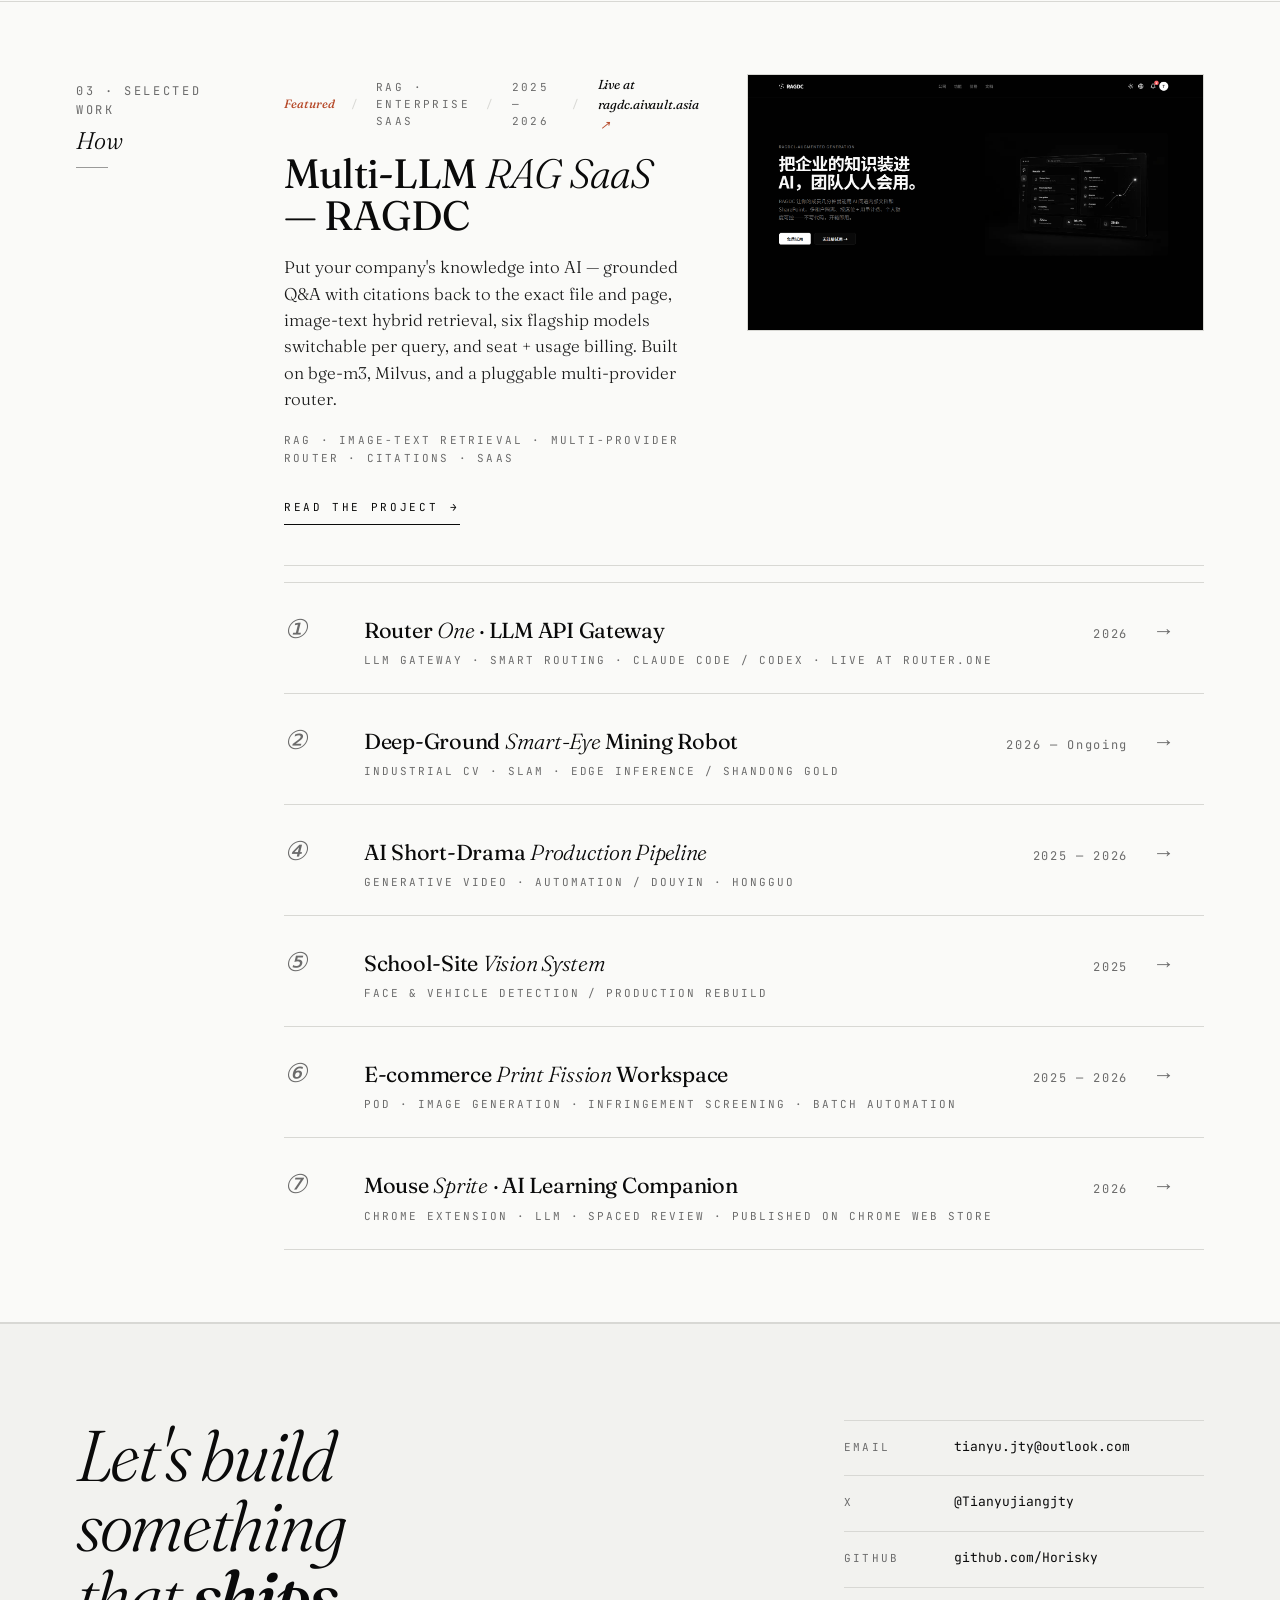
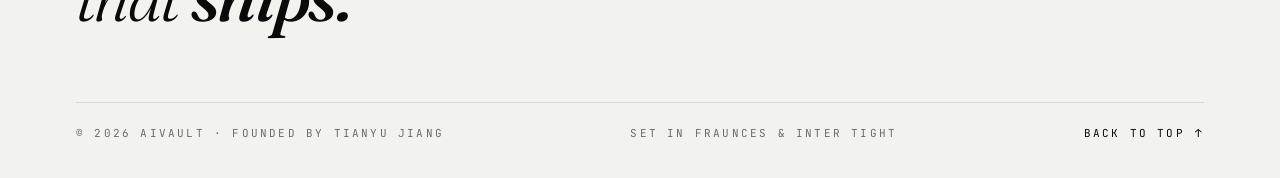
==== commit 828269df: "link RAGDC live site + add clickable image lightbox - RAGDC (project 03) now links its live site rag" ====
--- a/index.html
+++ b/index.html
@@ -31,9 +31,9 @@
 <link rel="preconnect" href="https://fonts.googleapis.com" />
 <link rel="preconnect" href="https://fonts.gstatic.com" crossorigin />
 <link href="https://fonts.googleapis.com/css2?family=Fraunces:ital,opsz,wght@0,9..144,300;0,9..144,400;0,9..144,500;0,9..144,600;1,9..144,300;1,9..144,400;1,9..144,500;1,9..144,600&family=Inter+Tight:wght@400;500;600&family=JetBrains+Mono:wght@400;500&display=swap" rel="stylesheet" />
-<link rel="stylesheet" href="assets/base.css?v=20260605" />
+<link rel="stylesheet" href="assets/base.css?v=20260606" />
 <script>try { document.documentElement.lang = localStorage.getItem('profile.lang') || 'en'; } catch(e){}</script>
-<script defer src="assets/i18n.js?v=20260605"></script>
+<script defer src="assets/i18n.js?v=20260606"></script>
 
 <style>
   /* ============ index-specific ============ */
@@ -724,7 +724,7 @@
             <span class="sep">/</span>
             <span>2025 — 2026</span>
             <span class="sep">/</span>
-            <span class="live-mark"><span class="en">Shipping</span><span class="zh">上线中</span></span>
+            <span class="live-mark"><span class="en">Live at</span><span class="zh">线上</span> ragdc.aivault.asia <span class="arr">↗</span></span>
           </div>
           <h3 class="en">Multi-LLM <em>RAG SaaS</em><br />— RAGDC</h3>
           <h3 class="zh">多 LLM <em>RAG SaaS</em><br />—— RAGDC</h3>
--- a/assets/base.css
+++ b/assets/base.css
@@ -270,6 +270,39 @@
    If the image fails to load, its inline onerror removes the <img>,
    so the placeholder .lbl shows again. */
 .img-slot img + .lbl { display: none; }
+
+/* ---- gallery lightbox: click a plate to view the full, uncropped image ---- */
+.gal-grid .img-slot img { cursor: zoom-in; }
+.lightbox {
+  position: fixed;
+  inset: 0;
+  z-index: 9999;
+  display: none;
+  align-items: center;
+  justify-content: center;
+  padding: 4vmin;
+  background: rgba(10, 10, 10, .93);
+  cursor: zoom-out;
+  opacity: 0;
+  transition: opacity .2s ease;
+}
+.lightbox.open { display: flex; opacity: 1; }
+.lightbox img {
+  max-width: 100%;
+  max-height: 100%;
+  object-fit: contain;
+  box-shadow: 0 24px 80px rgba(0, 0, 0, .55);
+}
+.lightbox .lb-close {
+  position: absolute;
+  top: 22px;
+  right: 26px;
+  font-family: var(--mono);
+  font-size: 13px;
+  letter-spacing: .2em;
+  color: #fafaf8;
+  opacity: .75;
+}
 
 /* ---- footer ---- */
 .footer {
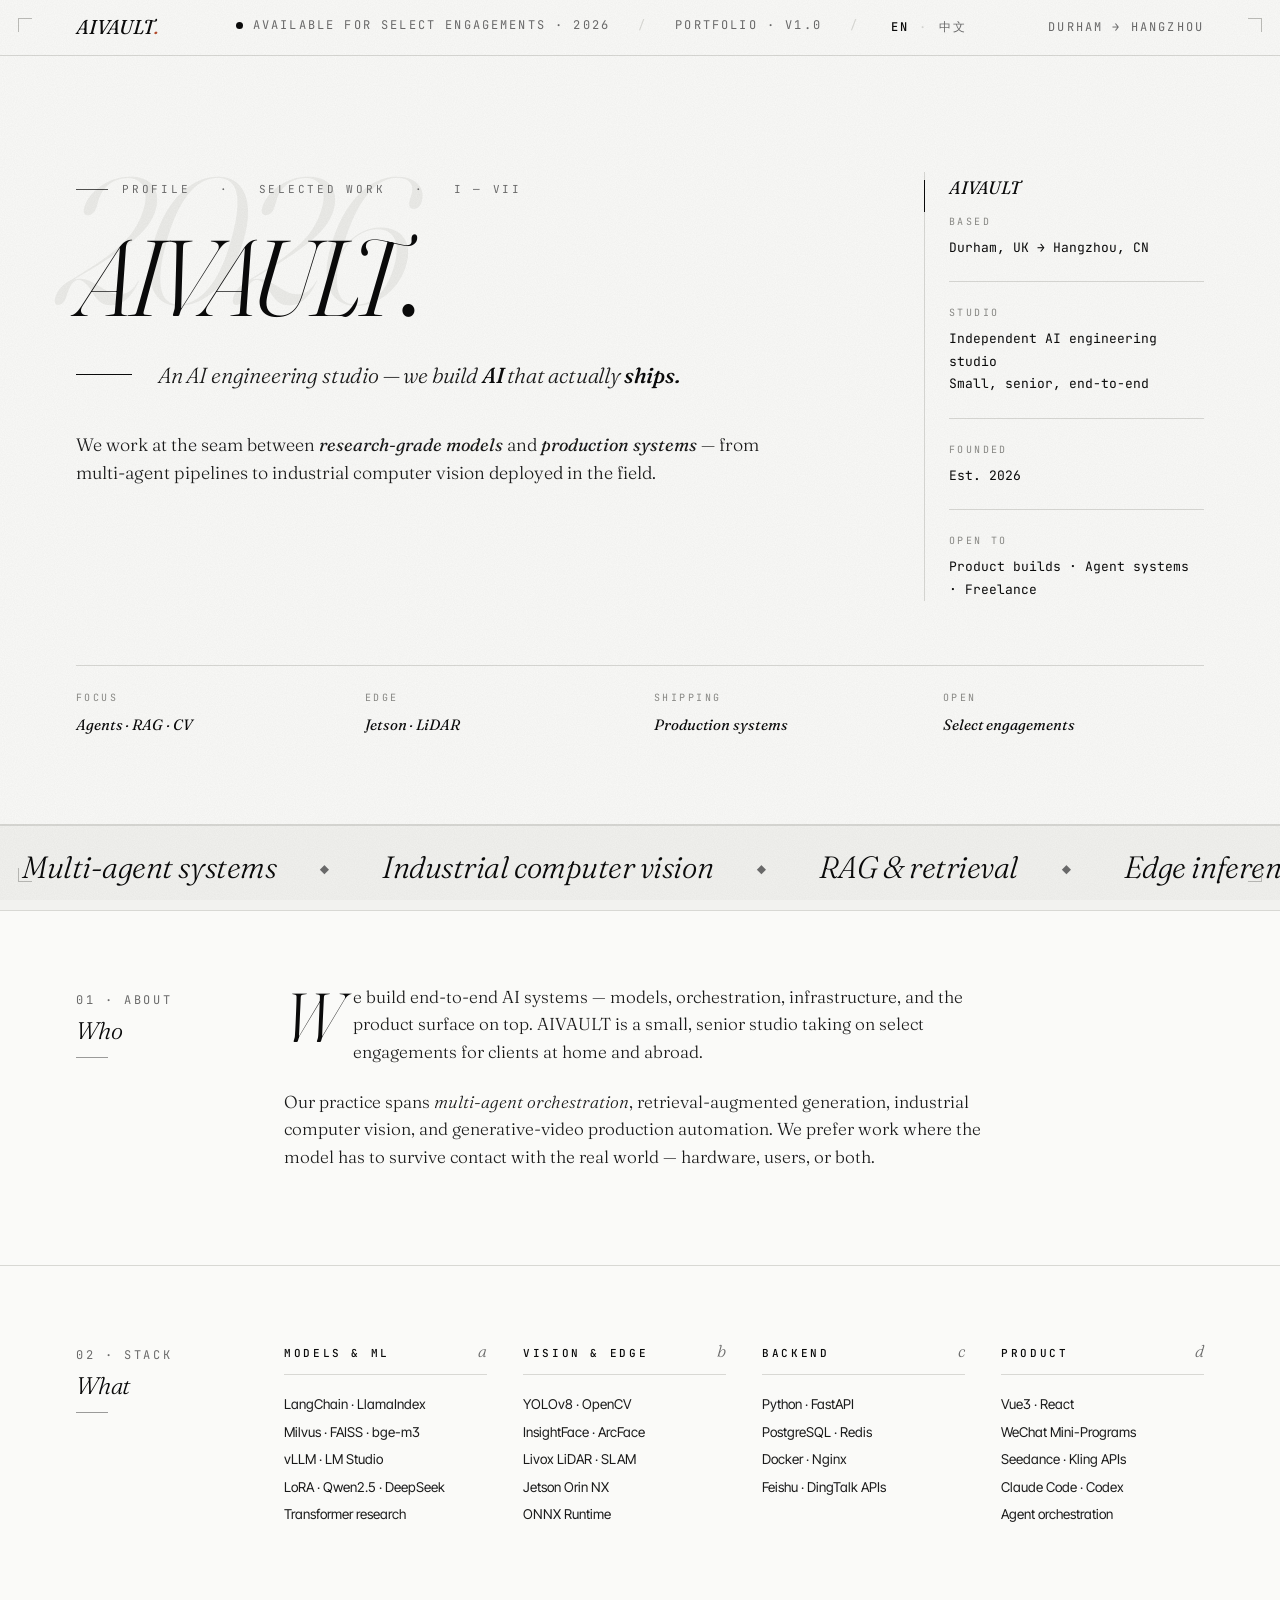
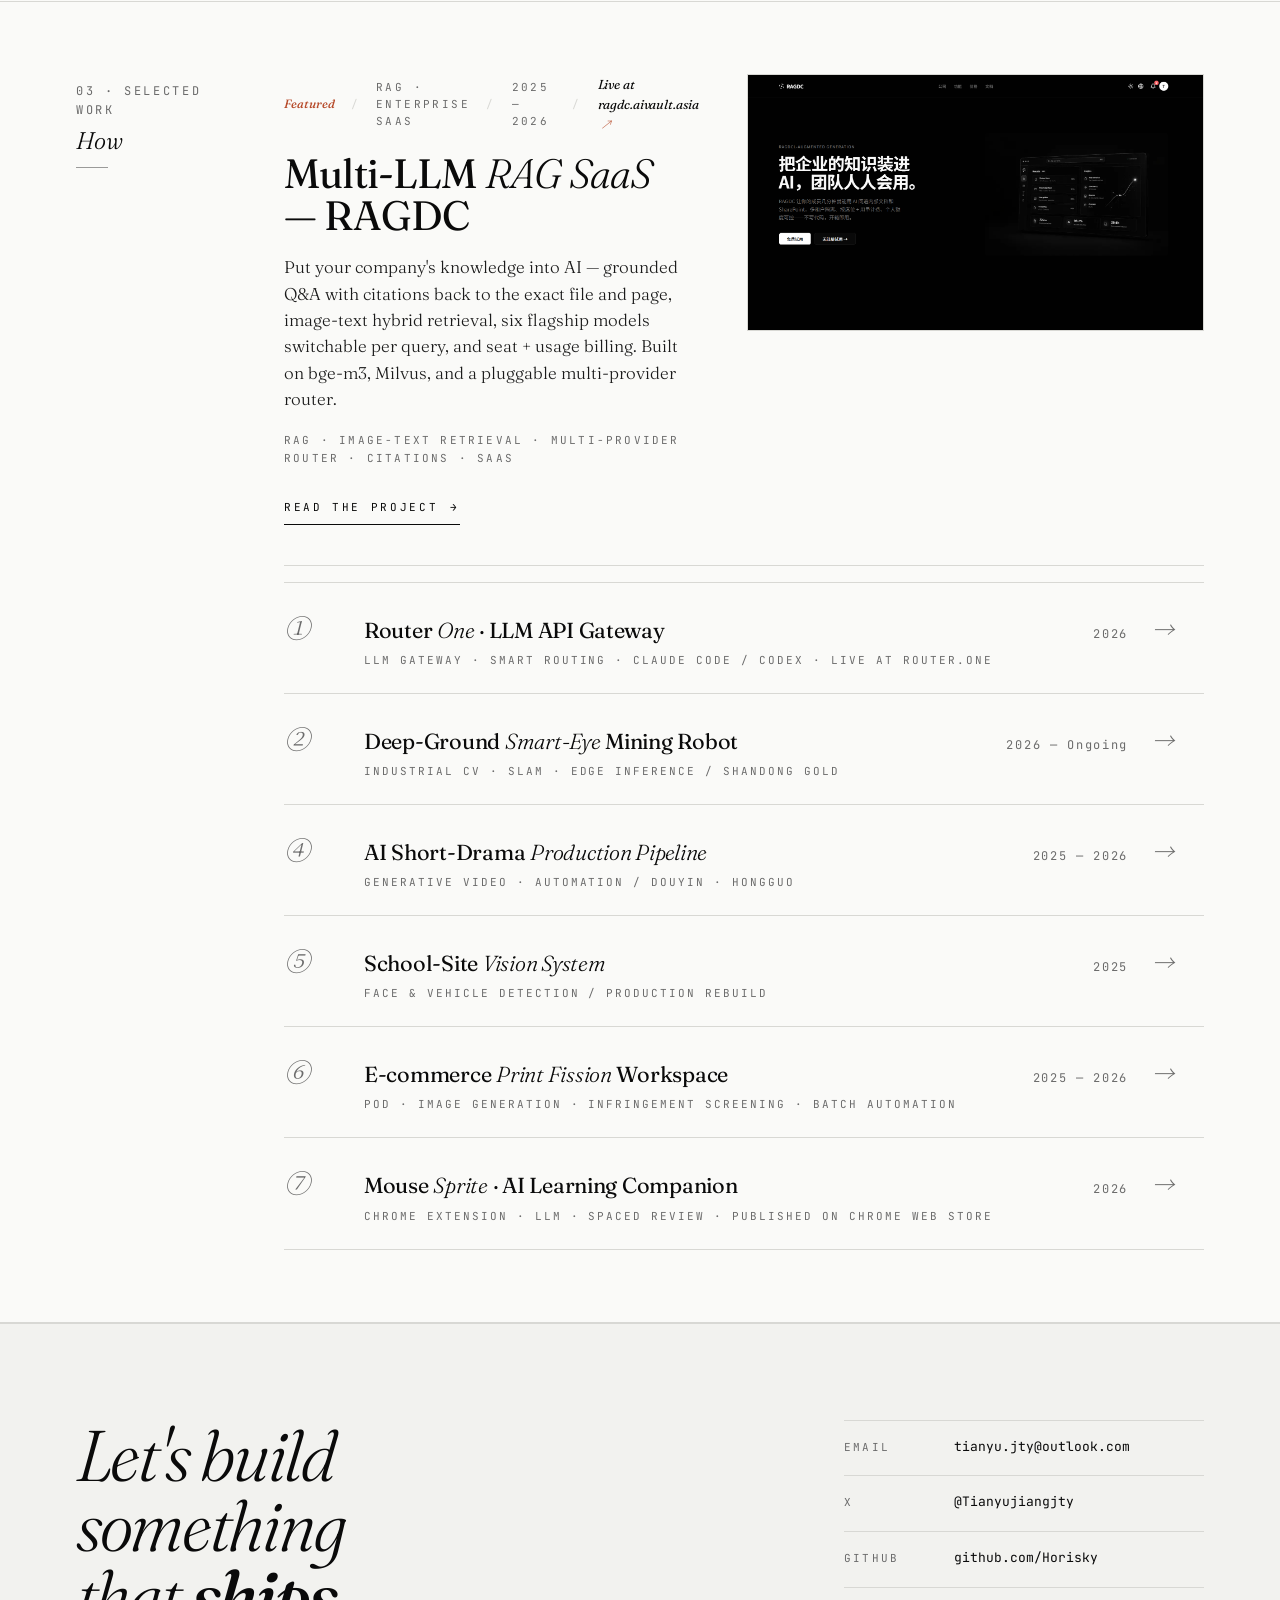
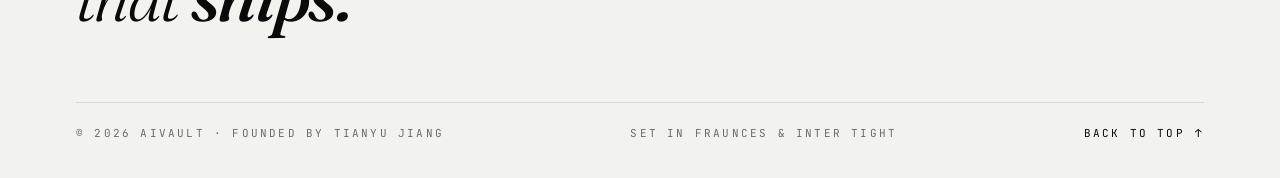
==== commit 5907639a: "unify Chinese typography (Noto Serif SC) + link Mouse Sprite store - load Noto Serif SC and put it f" ====
--- a/index.html
+++ b/index.html
@@ -30,10 +30,10 @@
 
 <link rel="preconnect" href="https://fonts.googleapis.com" />
 <link rel="preconnect" href="https://fonts.gstatic.com" crossorigin />
-<link href="https://fonts.googleapis.com/css2?family=Fraunces:ital,opsz,wght@0,9..144,300;0,9..144,400;0,9..144,500;0,9..144,600;1,9..144,300;1,9..144,400;1,9..144,500;1,9..144,600&family=Inter+Tight:wght@400;500;600&family=JetBrains+Mono:wght@400;500&display=swap" rel="stylesheet" />
-<link rel="stylesheet" href="assets/base.css?v=20260606" />
+<link href="https://fonts.googleapis.com/css2?family=Fraunces:ital,opsz,wght@0,9..144,300;0,9..144,400;0,9..144,500;0,9..144,600;1,9..144,300;1,9..144,400;1,9..144,500;1,9..144,600&family=Inter+Tight:wght@400;500;600&family=JetBrains+Mono:wght@400;500&family=Noto+Serif+SC:wght@300;400;500;600&display=swap" rel="stylesheet" />
+<link rel="stylesheet" href="assets/base.css?v=20260607" />
 <script>try { document.documentElement.lang = localStorage.getItem('profile.lang') || 'en'; } catch(e){}</script>
-<script defer src="assets/i18n.js?v=20260606"></script>
+<script defer src="assets/i18n.js?v=20260607"></script>
 
 <style>
   /* ============ index-specific ============ */
--- a/assets/base.css
+++ b/assets/base.css
@@ -15,7 +15,7 @@
   --muted-2: #8a8a86;
   --accent: #b74c2c;  /* restrained rust — used sparingly, never as fill */
 
-  --serif: "Fraunces", "Times New Roman", "Songti SC", "Source Han Serif SC", "Noto Serif CJK SC", STSong, SimSun, serif;
+  --serif: "Fraunces", "Noto Serif SC", "Times New Roman", "Songti SC", "Source Han Serif SC", STSong, SimSun, serif;
   --sans: "Inter Tight", system-ui, sans-serif;
   --mono: "JetBrains Mono", ui-monospace, monospace;
 
@@ -41,6 +41,20 @@
    with a CJK fallback, and those features collapse CJK punctuation widths,
    making 、，。 nearly disappear. Keep punctuation at natural full width. */
 html[lang="zh"] body { font-feature-settings: normal; }
+/* Mono micro-labels are uppercase + widely tracked for Latin — that tracking
+   spreads CJK glyphs apart and reads as messy. Tighten it in Chinese mode. */
+html[lang="zh"] .meta-bar,
+html[lang="zh"] .num,
+html[lang="zh"] .label,
+html[lang="zh"] .count,
+html[lang="zh"] .hero-meta,
+html[lang="zh"] .work-featured .meta-row,
+html[lang="zh"] .work-featured .tags,
+html[lang="zh"] .work-row .meta,
+html[lang="zh"] .p-meta .k,
+html[lang="zh"] .p-nr,
+html[lang="zh"] .gal-grid figcaption .no,
+html[lang="zh"] .tags { letter-spacing: .06em; }
 
 /* ---- meta-bar lang switch ---- */
 .lang-switch {
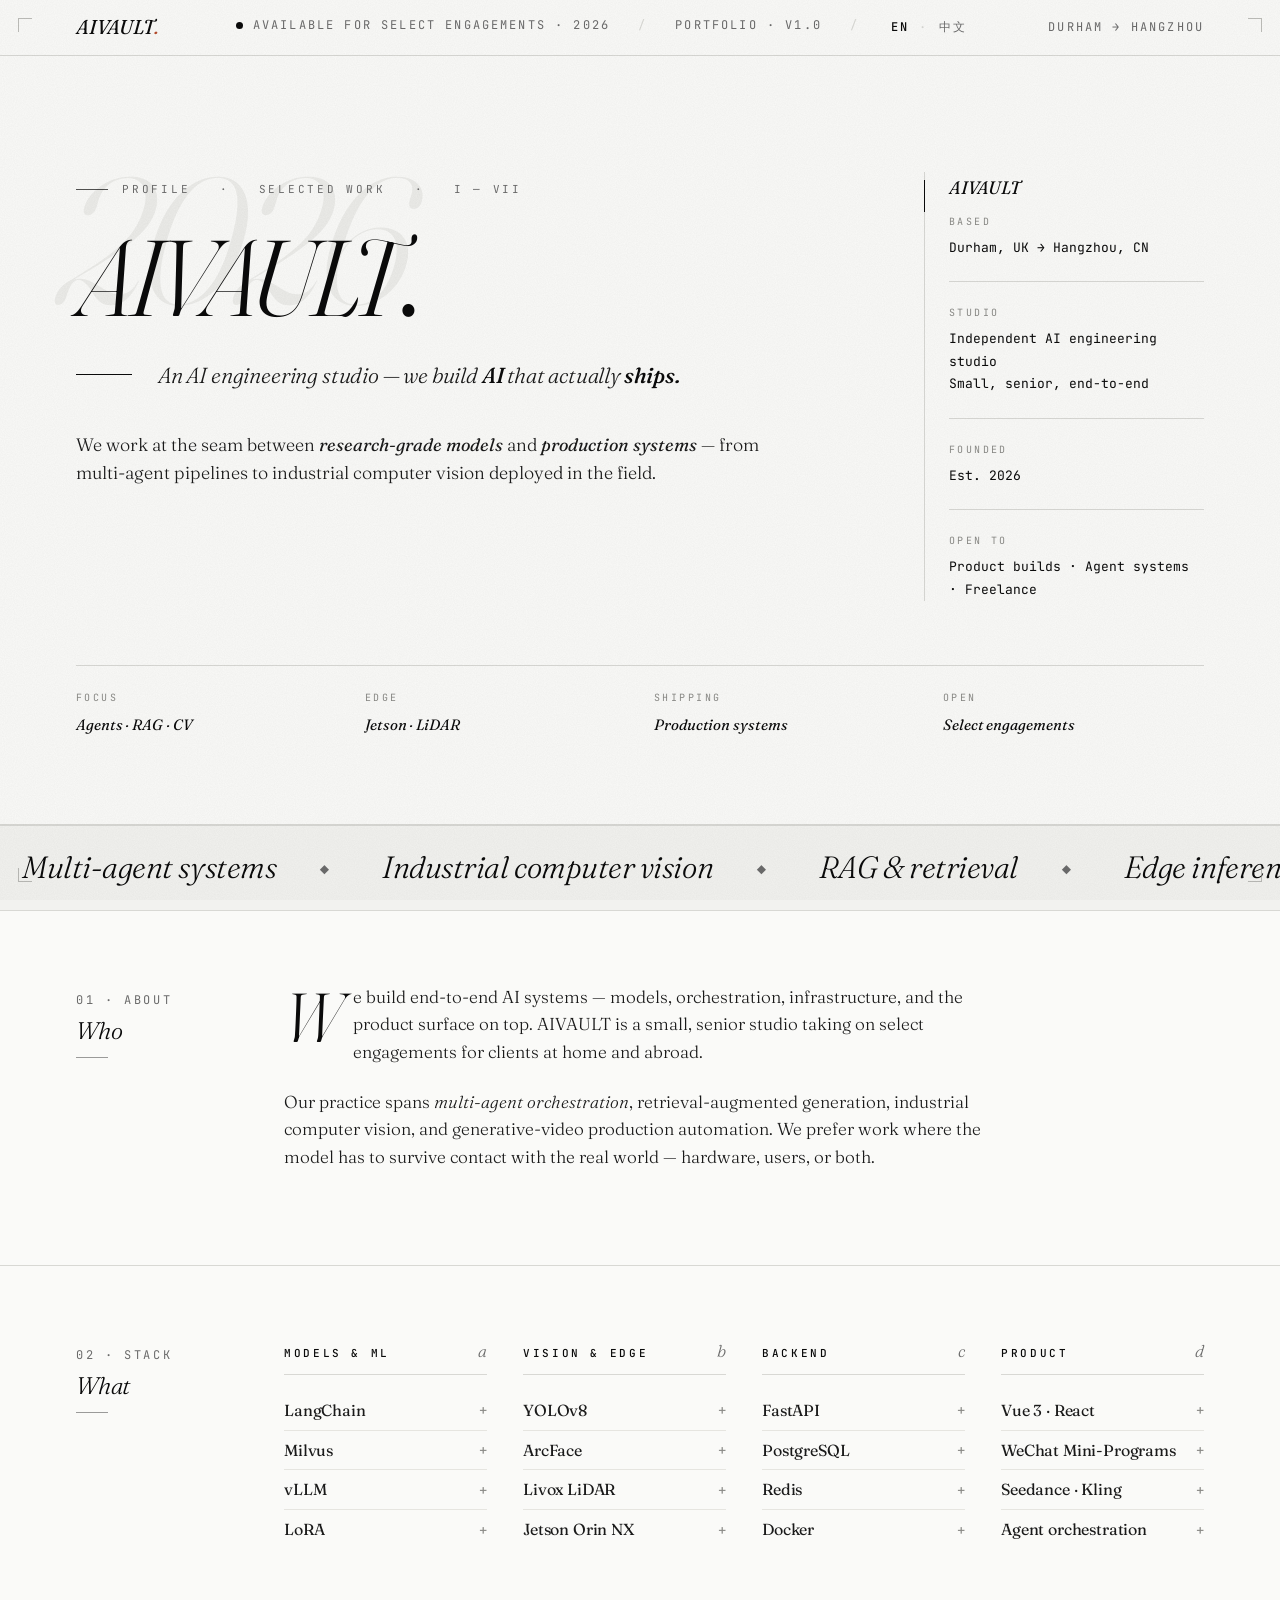
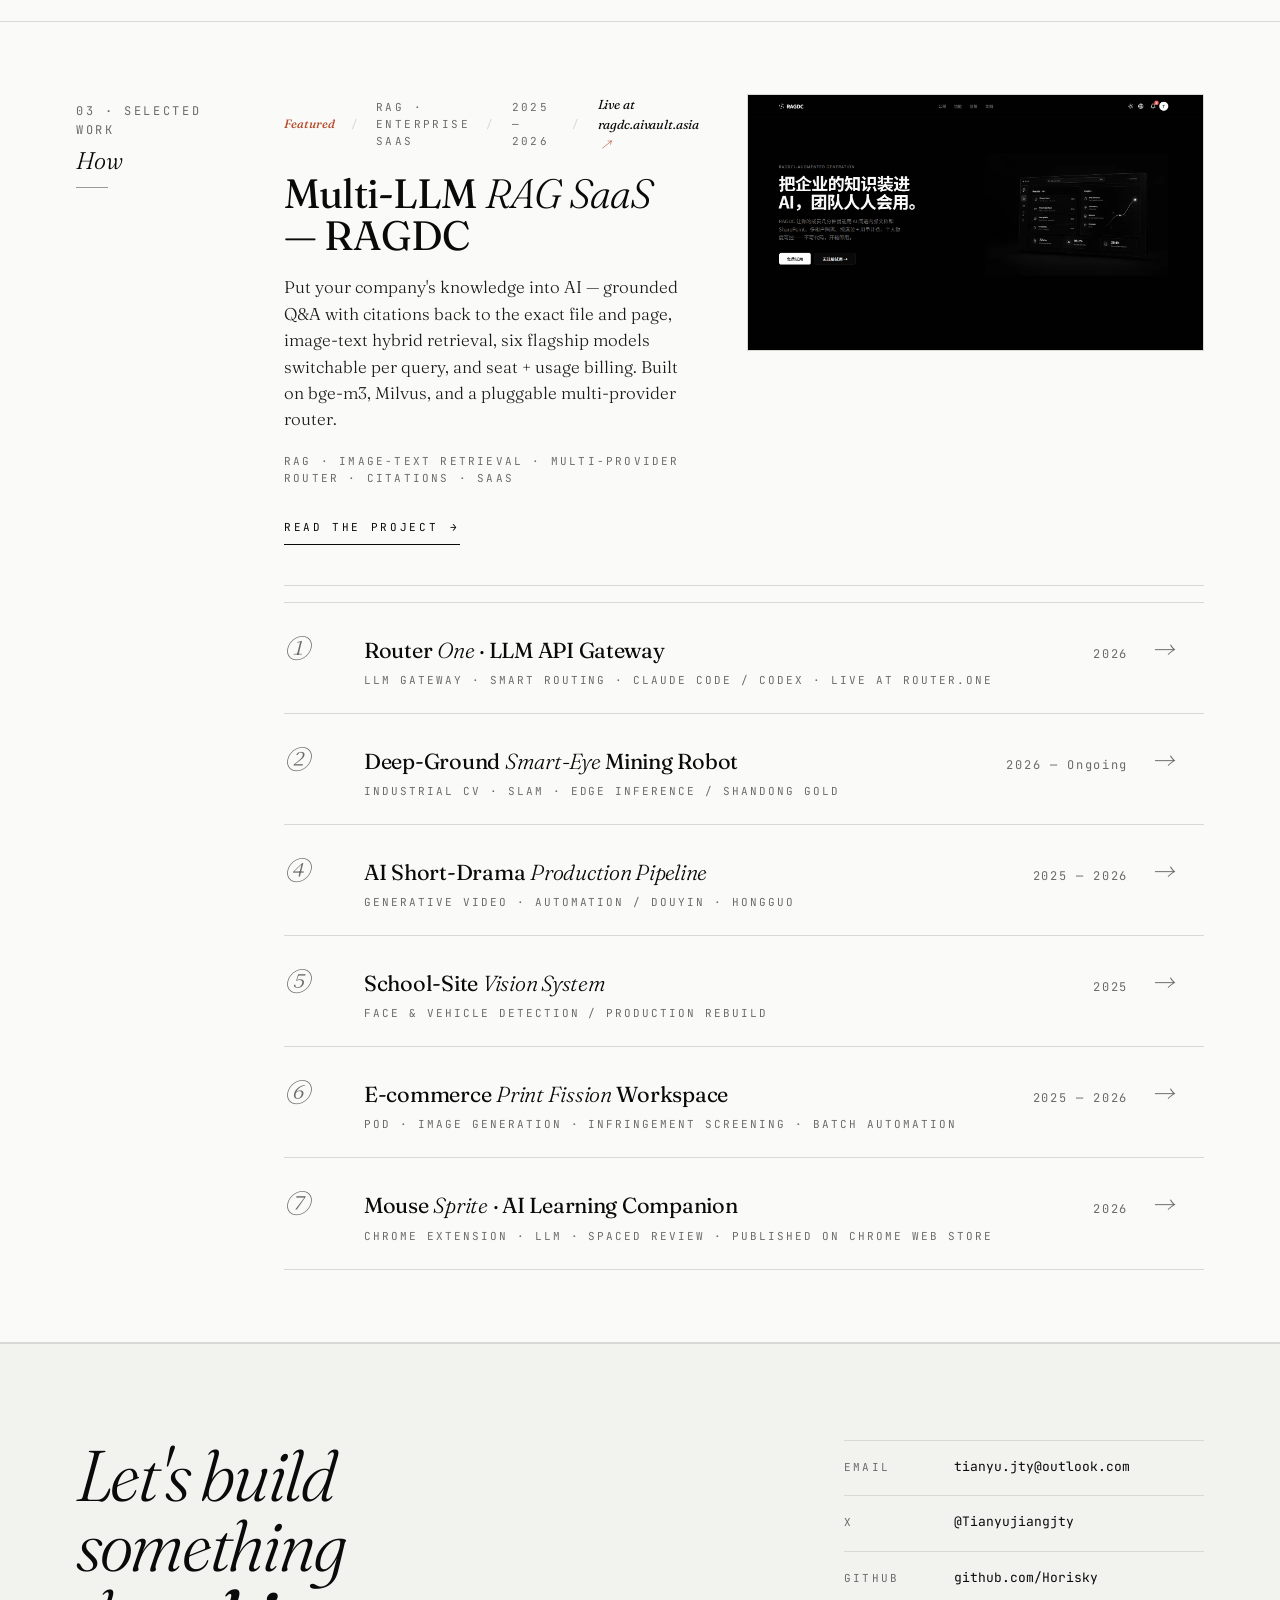
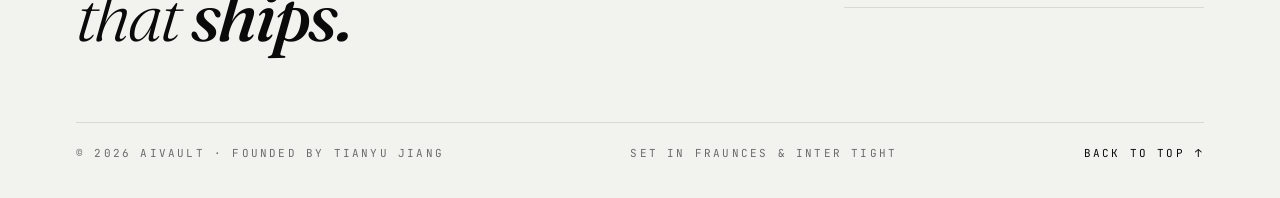
==== commit 96339e01: "make the tech stack a curated, click-to-explain accordion Trim each Stack column to four signature t" ====
--- a/index.html
+++ b/index.html
@@ -280,7 +280,55 @@
     line-height: 1.75;
     color: var(--ink-soft);
   }
-  .stack-col li { padding: 2px 0; }
+  .stack-col li { padding: 0; border-bottom: 1px solid var(--rule-soft); }
+  .stack-col li:last-child { border-bottom: 0; }
+  .tech-name {
+    display: flex;
+    align-items: center;
+    justify-content: space-between;
+    gap: 12px;
+    width: 100%;
+    margin: 0;
+    padding: 9px 0;
+    background: none;
+    border: 0;
+    font-family: var(--serif);
+    font-size: 16px;
+    line-height: 1.3;
+    color: var(--ink-soft);
+    text-align: left;
+    cursor: pointer;
+    letter-spacing: -.01em;
+    transition: color .2s;
+  }
+  .tech-name:hover,
+  .tech.open .tech-name { color: var(--ink); }
+  .tech-cue {
+    flex-shrink: 0;
+    font-family: var(--mono);
+    font-size: 14px;
+    line-height: 1;
+    color: var(--muted-2);
+    transition: transform .25s var(--ease), color .2s;
+  }
+  .tech-name:hover .tech-cue { color: var(--accent); }
+  .tech.open .tech-cue { transform: rotate(45deg); color: var(--accent); }
+  .tech-info {
+    overflow: hidden;
+    max-height: 0;
+    opacity: 0;
+    font-family: var(--sans);
+    font-size: 12.5px;
+    line-height: 1.6;
+    color: var(--muted);
+    transition: max-height .28s var(--ease), opacity .28s ease, padding .28s ease;
+  }
+  .tech.open .tech-info {
+    max-height: 200px;
+    opacity: 1;
+    padding: 0 0 11px;
+  }
+  .tech-info em { font-style: italic; color: var(--ink-soft); }
 
   /* WORK */
   .work-featured {
@@ -663,40 +711,85 @@
       <div class="stack-col reveal">
         <h3><span class="en">Models &amp; ML</span><span class="zh">模型 &amp; ML</span> <span class="tag">a</span></h3>
         <ul>
-          <li>LangChain · LlamaIndex</li>
-          <li>Milvus · FAISS · bge-m3</li>
-          <li>vLLM · LM Studio</li>
-          <li>LoRA · Qwen2.5 · DeepSeek</li>
-          <li><span class="en">Transformer research</span><span class="zh">Transformer 研究</span></li>
+          <li class="tech">
+            <button class="tech-name" type="button" aria-expanded="false"><span class="tech-label">LangChain</span><span class="tech-cue" aria-hidden="true">+</span></button>
+            <div class="tech-info"><span class="en">Framework for LLM apps — chains, agents, and tool use.</span><span class="zh">构建 LLM 应用的框架 —— 链式调用、Agent 与工具调用。</span></div>
+          </li>
+          <li class="tech">
+            <button class="tech-name" type="button" aria-expanded="false"><span class="tech-label">Milvus</span><span class="tech-cue" aria-hidden="true">+</span></button>
+            <div class="tech-info"><span class="en">Vector database for large-scale similarity search — the retrieval backbone for RAG.</span><span class="zh">面向大规模相似度检索的向量数据库 —— RAG 的检索底座。</span></div>
+          </li>
+          <li class="tech">
+            <button class="tech-name" type="button" aria-expanded="false"><span class="tech-label">vLLM</span><span class="tech-cue" aria-hidden="true">+</span></button>
+            <div class="tech-info"><span class="en">High-throughput LLM serving with paged attention — fast, batched inference.</span><span class="zh">高吞吐 LLM 推理服务，基于 paged attention —— 快速、可批量。</span></div>
+          </li>
+          <li class="tech">
+            <button class="tech-name" type="button" aria-expanded="false"><span class="tech-label">LoRA</span><span class="tech-cue" aria-hidden="true">+</span></button>
+            <div class="tech-info"><span class="en">Parameter-efficient fine-tuning — adapt a base model by training tiny adapters.</span><span class="zh">参数高效微调 —— 只训练极小的适配器即可定制大模型。</span></div>
+          </li>
         </ul>
       </div>
       <div class="stack-col reveal">
         <h3><span class="en">Vision &amp; Edge</span><span class="zh">视觉 &amp; 边端</span> <span class="tag">b</span></h3>
         <ul>
-          <li>YOLOv8 · OpenCV</li>
-          <li>InsightFace · ArcFace</li>
-          <li>Livox LiDAR · SLAM</li>
-          <li>Jetson Orin NX</li>
-          <li>ONNX Runtime</li>
+          <li class="tech">
+            <button class="tech-name" type="button" aria-expanded="false"><span class="tech-label">YOLOv8</span><span class="tech-cue" aria-hidden="true">+</span></button>
+            <div class="tech-info"><span class="en">Real-time object detection — the workhorse for person, vehicle and defect detection.</span><span class="zh">实时目标检测 —— 人员、车辆、缺陷检测的主力。</span></div>
+          </li>
+          <li class="tech">
+            <button class="tech-name" type="button" aria-expanded="false"><span class="tech-label">ArcFace</span><span class="tech-cue" aria-hidden="true">+</span></button>
+            <div class="tech-info"><span class="en">Face-recognition embeddings via InsightFace — identity matching by cosine distance.</span><span class="zh">基于 InsightFace 的人脸识别 embedding —— 按余弦距离做身份匹配。</span></div>
+          </li>
+          <li class="tech">
+            <button class="tech-name" type="button" aria-expanded="false"><span class="tech-label">Livox LiDAR</span><span class="tech-cue" aria-hidden="true">+</span></button>
+            <div class="tech-info"><span class="en">3D point-cloud sensing, paired with SLAM — mapping and positioning underground.</span><span class="zh">三维点云感知，配合 SLAM —— 在井下建图与定位。</span></div>
+          </li>
+          <li class="tech">
+            <button class="tech-name" type="button" aria-expanded="false"><span class="tech-label">Jetson Orin NX</span><span class="tech-cue" aria-hidden="true">+</span></button>
+            <div class="tech-info"><span class="en">NVIDIA edge module — runs the perception stack on-device, no cloud round-trip.</span><span class="zh">NVIDIA 边缘计算模组 —— 感知栈板载运行，无需上云。</span></div>
+          </li>
         </ul>
       </div>
       <div class="stack-col reveal">
         <h3><span class="en">Backend</span><span class="zh">后端</span> <span class="tag">c</span></h3>
         <ul>
-          <li>Python · FastAPI</li>
-          <li>PostgreSQL · Redis</li>
-          <li>Docker · Nginx</li>
-          <li><span class="en">Feishu · DingTalk APIs</span><span class="zh">飞书 · 钉钉 API</span></li>
+          <li class="tech">
+            <button class="tech-name" type="button" aria-expanded="false"><span class="tech-label">FastAPI</span><span class="tech-cue" aria-hidden="true">+</span></button>
+            <div class="tech-info"><span class="en">Python async web framework — typed and fast, the default for serving models.</span><span class="zh">Python 异步 Web 框架 —— 带类型、性能好，服务模型的默认选择。</span></div>
+          </li>
+          <li class="tech">
+            <button class="tech-name" type="button" aria-expanded="false"><span class="tech-label">PostgreSQL</span><span class="tech-cue" aria-hidden="true">+</span></button>
+            <div class="tech-info"><span class="en">Relational database — durable storage for users, billing and metadata.</span><span class="zh">关系型数据库 —— 用户、计费与元数据的持久化存储。</span></div>
+          </li>
+          <li class="tech">
+            <button class="tech-name" type="button" aria-expanded="false"><span class="tech-label">Redis</span><span class="tech-cue" aria-hidden="true">+</span></button>
+            <div class="tech-info"><span class="en">In-memory store — caching, rate limiting and job queues.</span><span class="zh">内存数据库 —— 缓存、限流与任务队列。</span></div>
+          </li>
+          <li class="tech">
+            <button class="tech-name" type="button" aria-expanded="false"><span class="tech-label">Docker</span><span class="tech-cue" aria-hidden="true">+</span></button>
+            <div class="tech-info"><span class="en">Containerized deployment — reproducible builds, on-prem or in the cloud.</span><span class="zh">容器化部署 —— 可复现构建，本地或云端皆可。</span></div>
+          </li>
         </ul>
       </div>
       <div class="stack-col reveal">
         <h3><span class="en">Product</span><span class="zh">产品</span> <span class="tag">d</span></h3>
         <ul>
-          <li>Vue3 · React</li>
-          <li><span class="en">WeChat Mini-Programs</span><span class="zh">微信小程序</span></li>
-          <li>Seedance · Kling APIs</li>
-          <li>Claude Code · Codex</li>
-          <li><span class="en">Agent orchestration</span><span class="zh">Agent 编排</span></li>
+          <li class="tech">
+            <button class="tech-name" type="button" aria-expanded="false"><span class="tech-label">Vue 3 · React</span><span class="tech-cue" aria-hidden="true">+</span></button>
+            <div class="tech-info"><span class="en">Frontend frameworks — the product surfaces users actually touch.</span><span class="zh">前端框架 —— 用户真正接触的产品界面。</span></div>
+          </li>
+          <li class="tech">
+            <button class="tech-name" type="button" aria-expanded="false"><span class="tech-label"><span class="en">WeChat Mini-Programs</span><span class="zh">微信小程序</span></span><span class="tech-cue" aria-hidden="true">+</span></button>
+            <div class="tech-info"><span class="en">In-WeChat apps — reach China's users with no install.</span><span class="zh">微信生态内的轻应用 —— 无需安装即可触达国内用户。</span></div>
+          </li>
+          <li class="tech">
+            <button class="tech-name" type="button" aria-expanded="false"><span class="tech-label">Seedance · Kling</span><span class="tech-cue" aria-hidden="true">+</span></button>
+            <div class="tech-info"><span class="en">Generative-video APIs — text / image to short clips for the drama pipeline.</span><span class="zh">生成式视频 API —— 文本 / 图像生成短片，用于短剧流水线。</span></div>
+          </li>
+          <li class="tech">
+            <button class="tech-name" type="button" aria-expanded="false"><span class="tech-label"><span class="en">Agent orchestration</span><span class="zh">Agent 编排</span></span><span class="tech-cue" aria-hidden="true">+</span></button>
+            <div class="tech-info"><span class="en">Coordinating multiple LLM agents — planning, tools, and review loops.</span><span class="zh">多 Agent 编排 —— 规划、工具调用与审核回路。</span></div>
+          </li>
         </ul>
       </div>
     </div>
@@ -859,6 +952,15 @@
     });
   }, { threshold: .12, rootMargin: "0px 0px -40px 0px" });
   document.querySelectorAll(".reveal").forEach((el) => io.observe(el));
+
+  // Tech stack: click a technology to expand its explanation.
+  document.querySelectorAll(".tech .tech-name").forEach((btn) => {
+    btn.addEventListener("click", () => {
+      const li = btn.closest(".tech");
+      const open = li.classList.toggle("open");
+      btn.setAttribute("aria-expanded", open ? "true" : "false");
+    });
+  });
 </script>
 </body>
 </html>
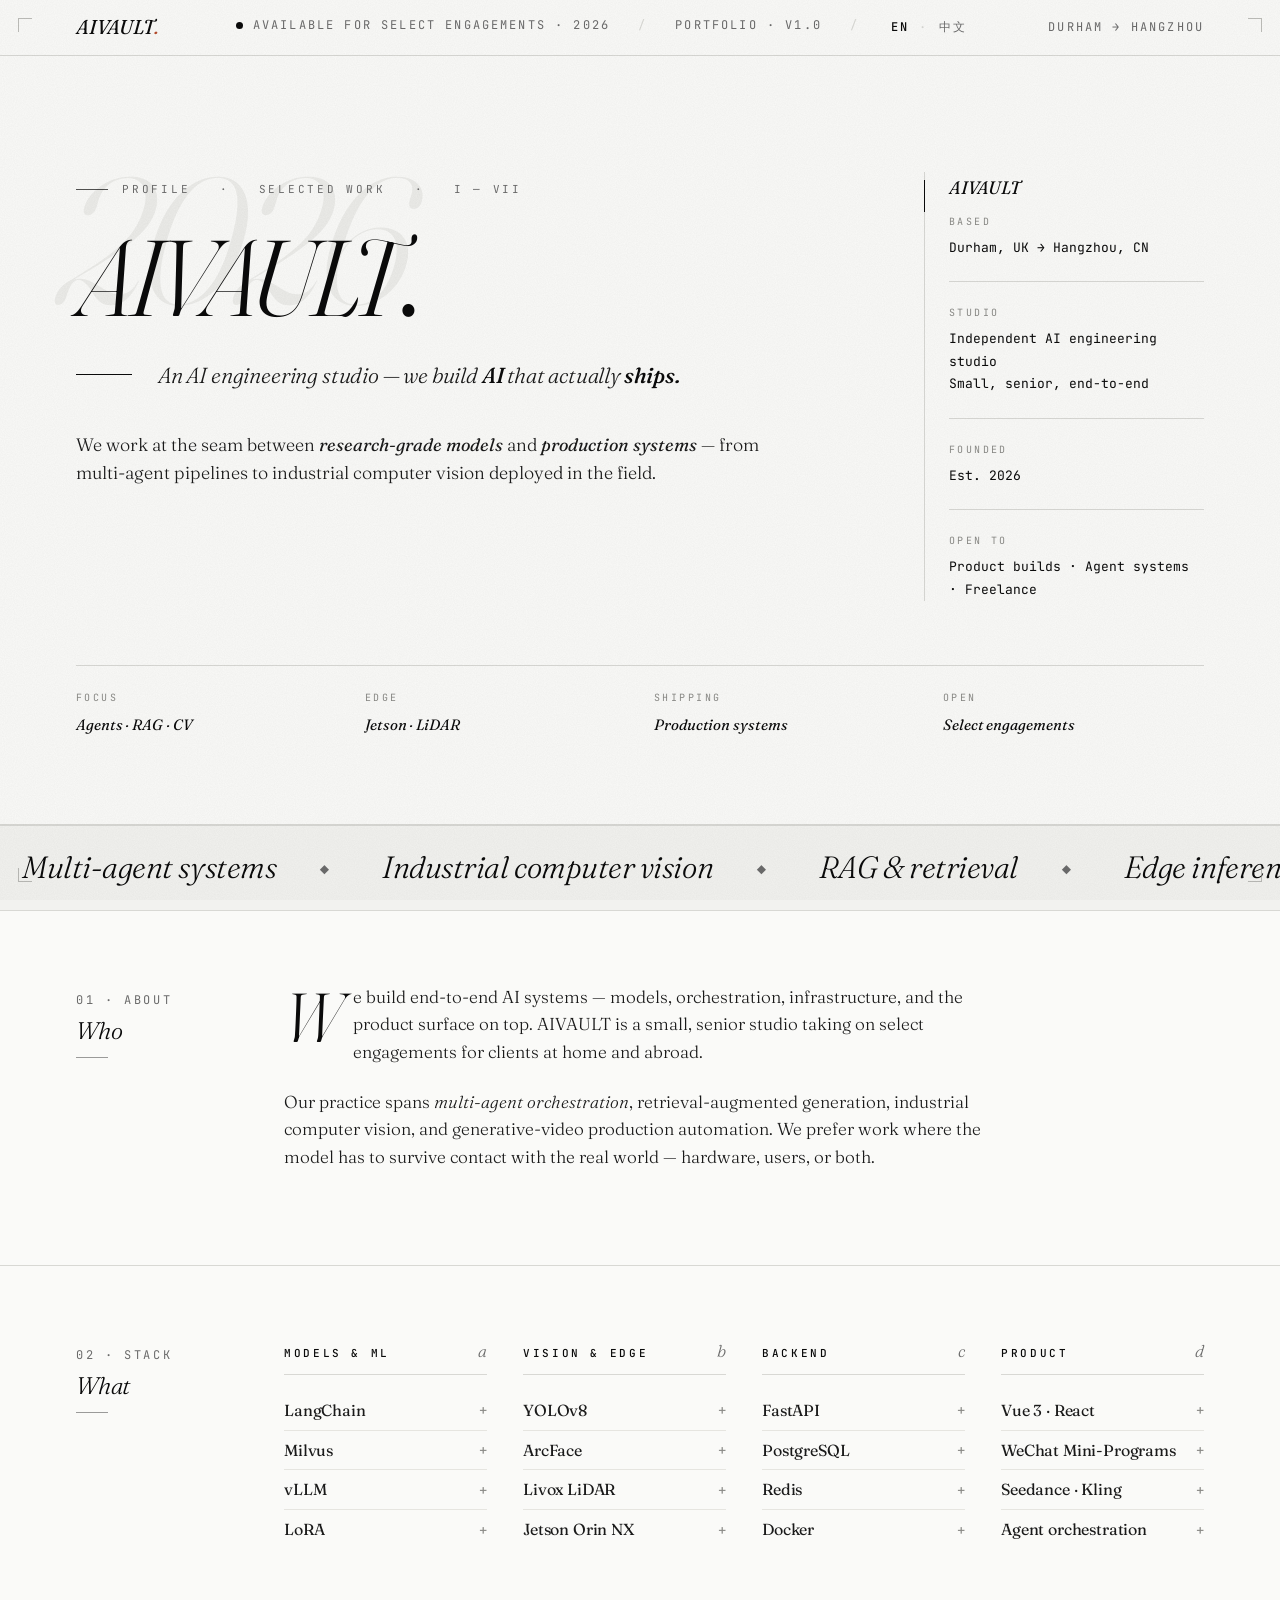
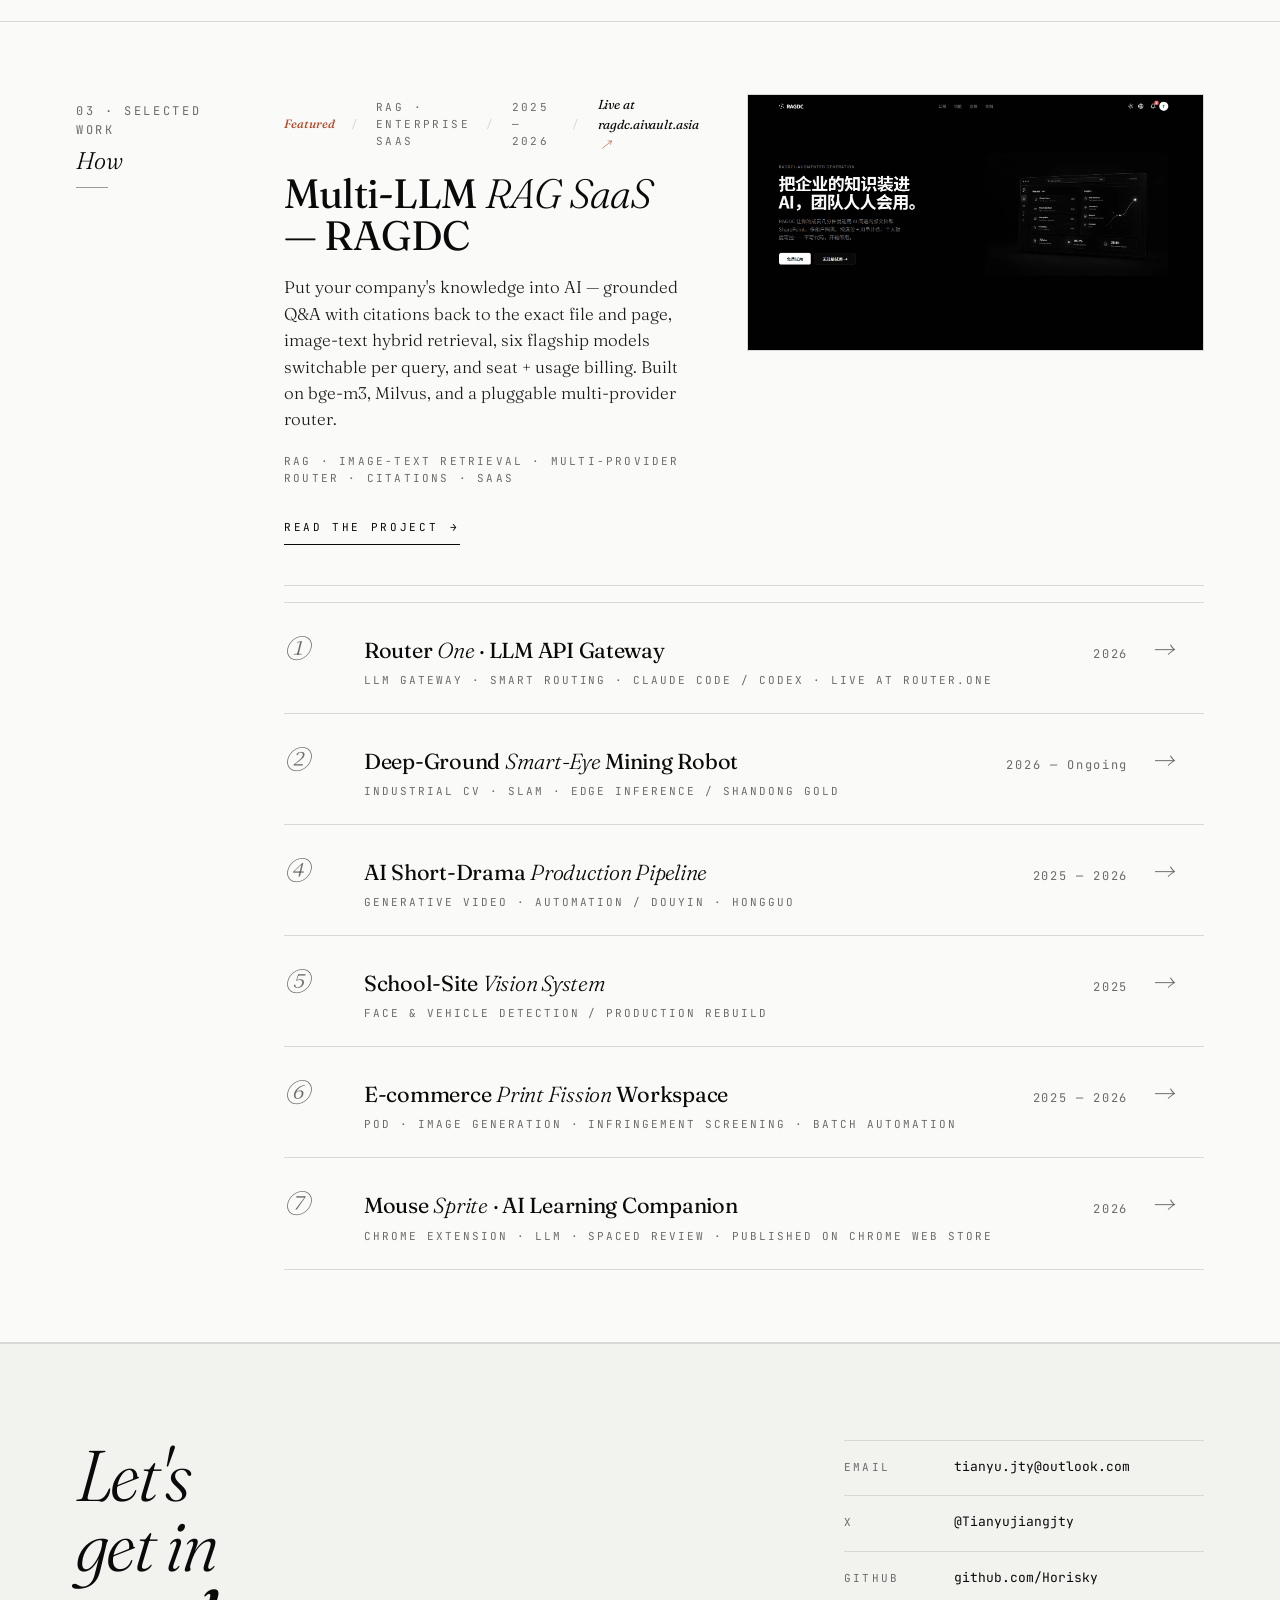
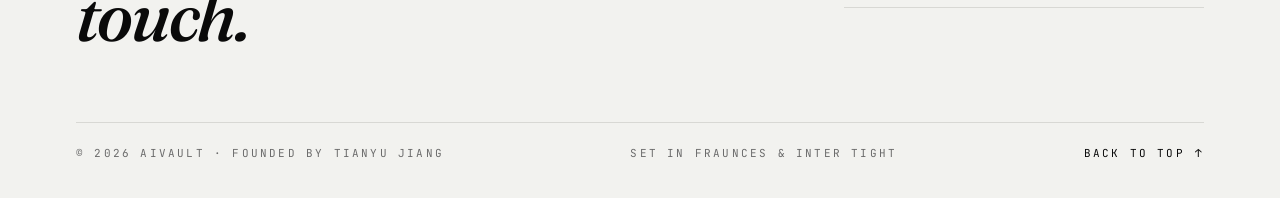
==== commit 98cd9d89: "change footer CTA to a contact invitation Footer heading across all pages: "Let's build something th" ====
--- a/index.html
+++ b/index.html
@@ -914,8 +914,8 @@
 <footer class="footer" id="contact">
   <div class="wrap">
     <div class="footer-grid">
-      <h2 class="reveal en">Let's build<br />something<br />that <span class="strong">ships.</span></h2>
-      <h2 class="reveal zh">一起做出<br />能<span class="strong">落地</span><br />的东西.</h2>
+      <h2 class="reveal en">Let's<br />get in<br /><span class="strong">touch.</span></h2>
+      <h2 class="reveal zh">欢迎<br /><span class="strong">联系</span><br />我们.</h2>
       <div class="contact reveal">
         <a class="c-row" href="mailto:tianyu.jty@outlook.com">
           <span class="k">Email</span>
